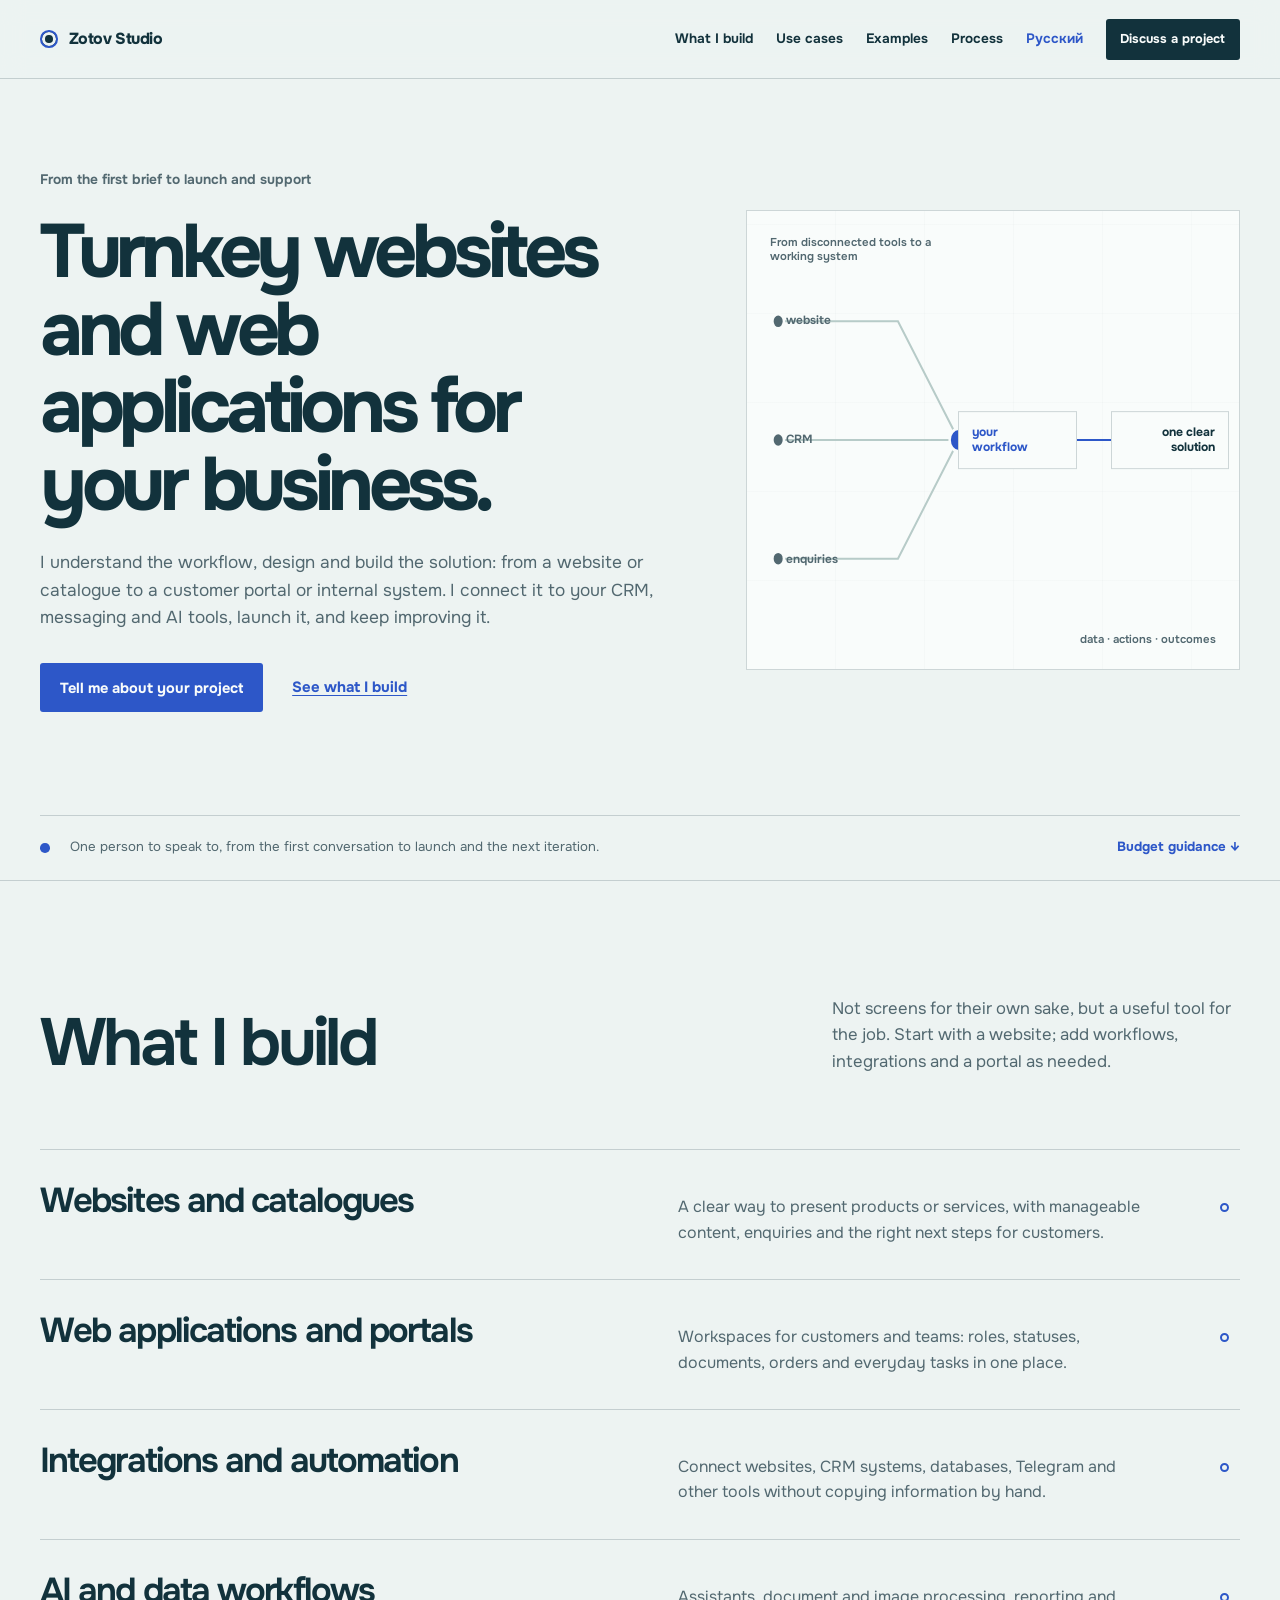
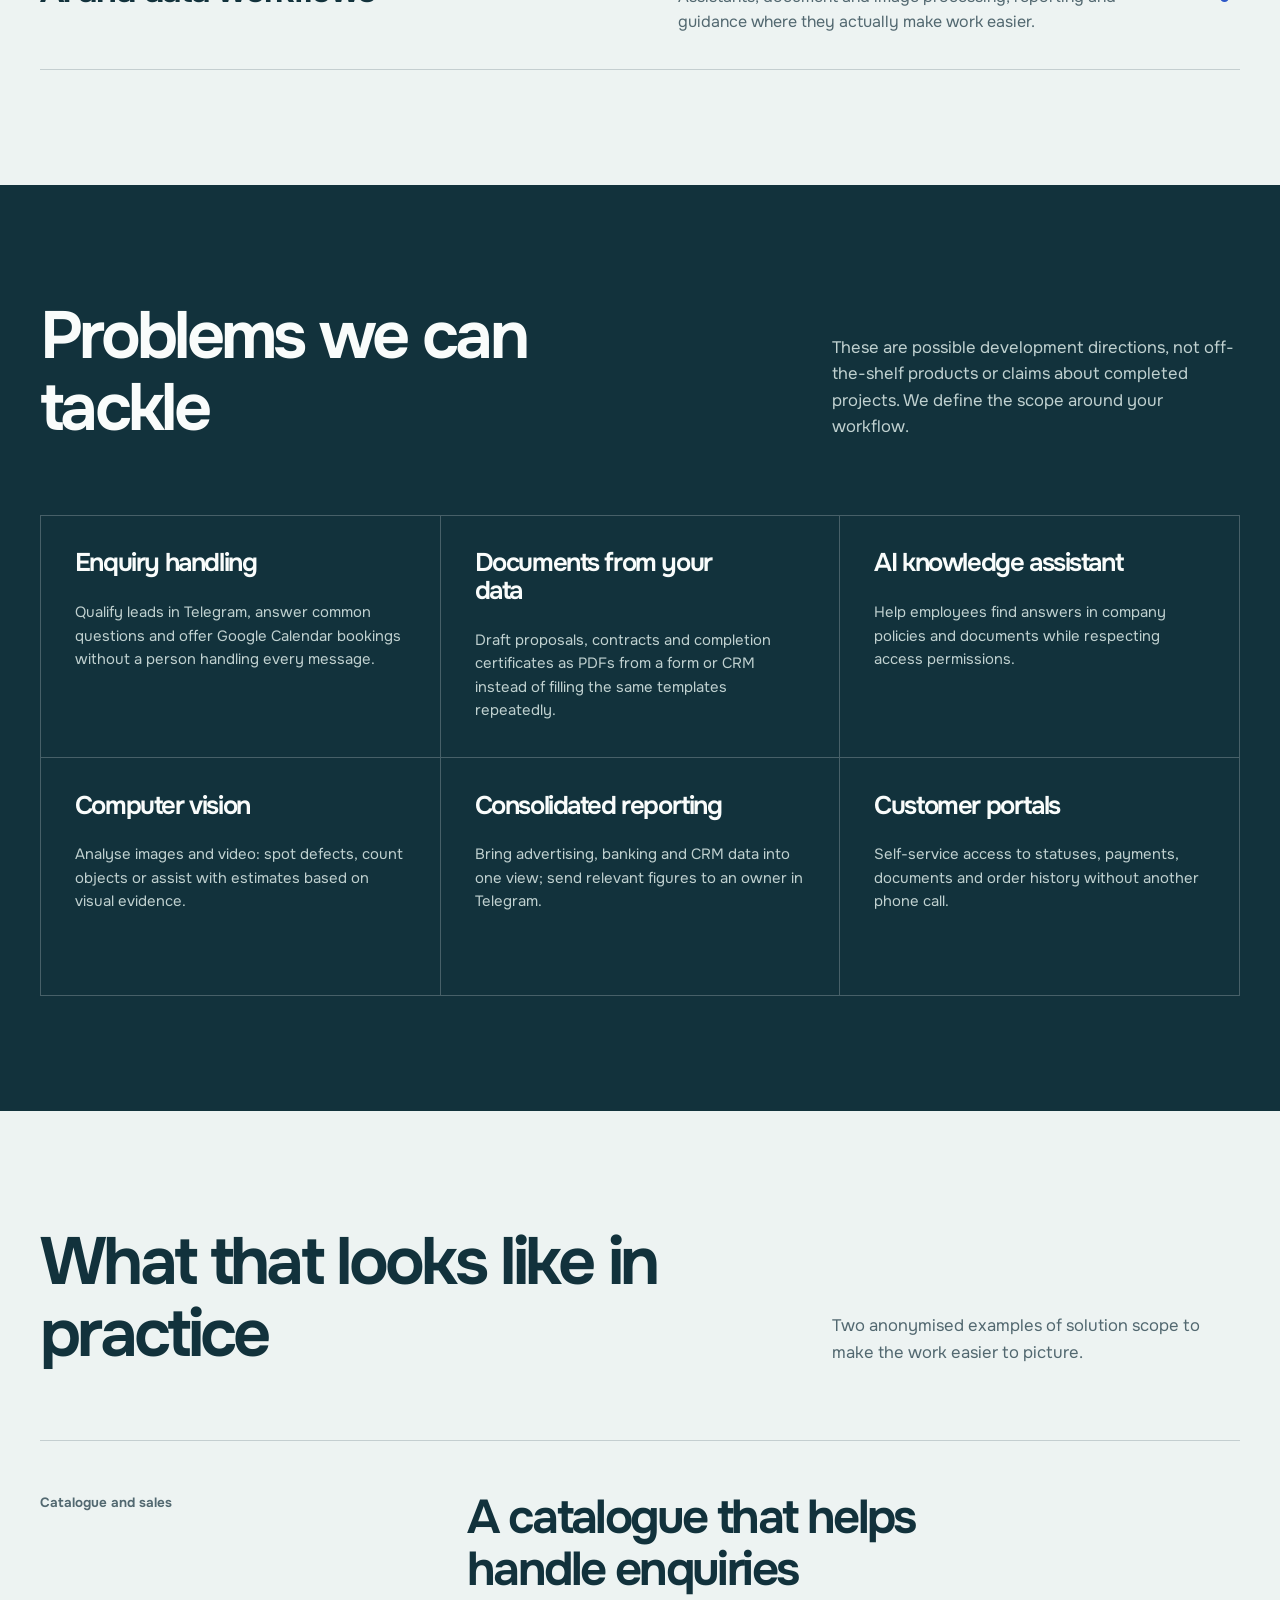
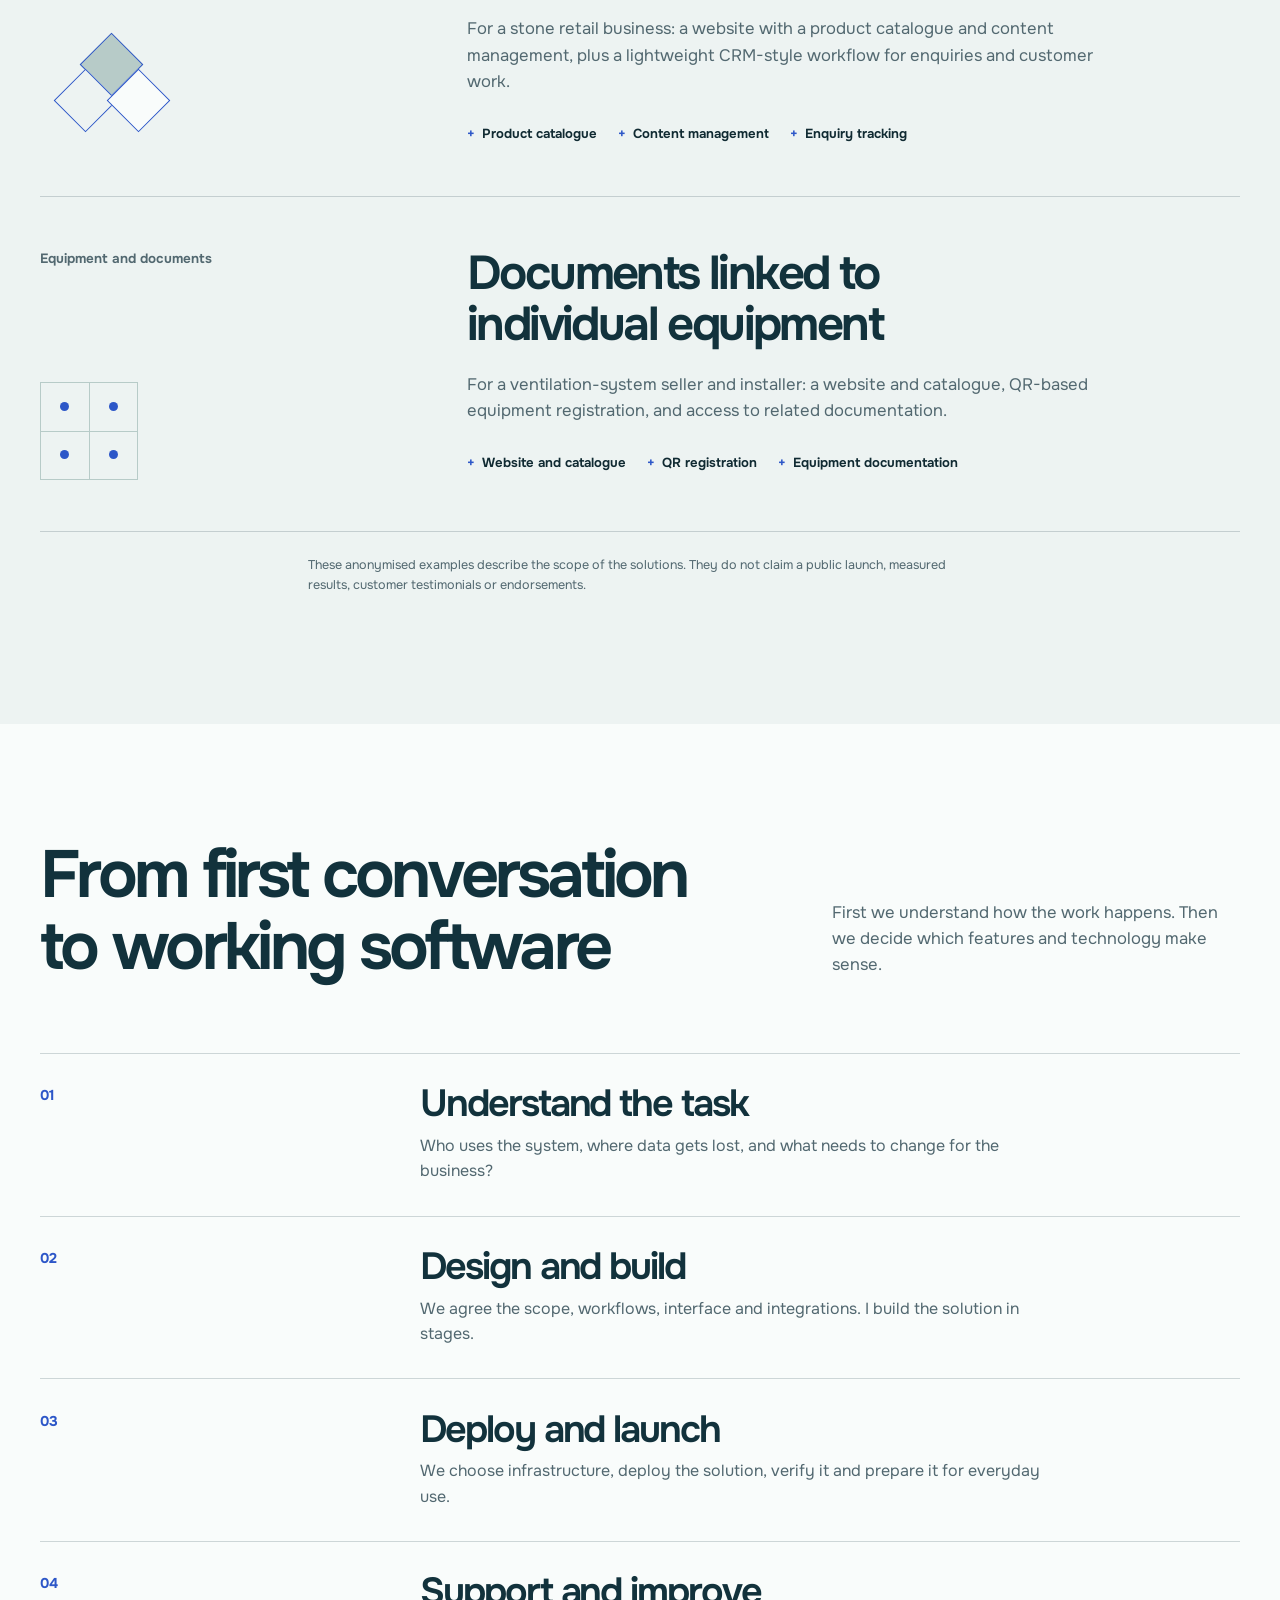
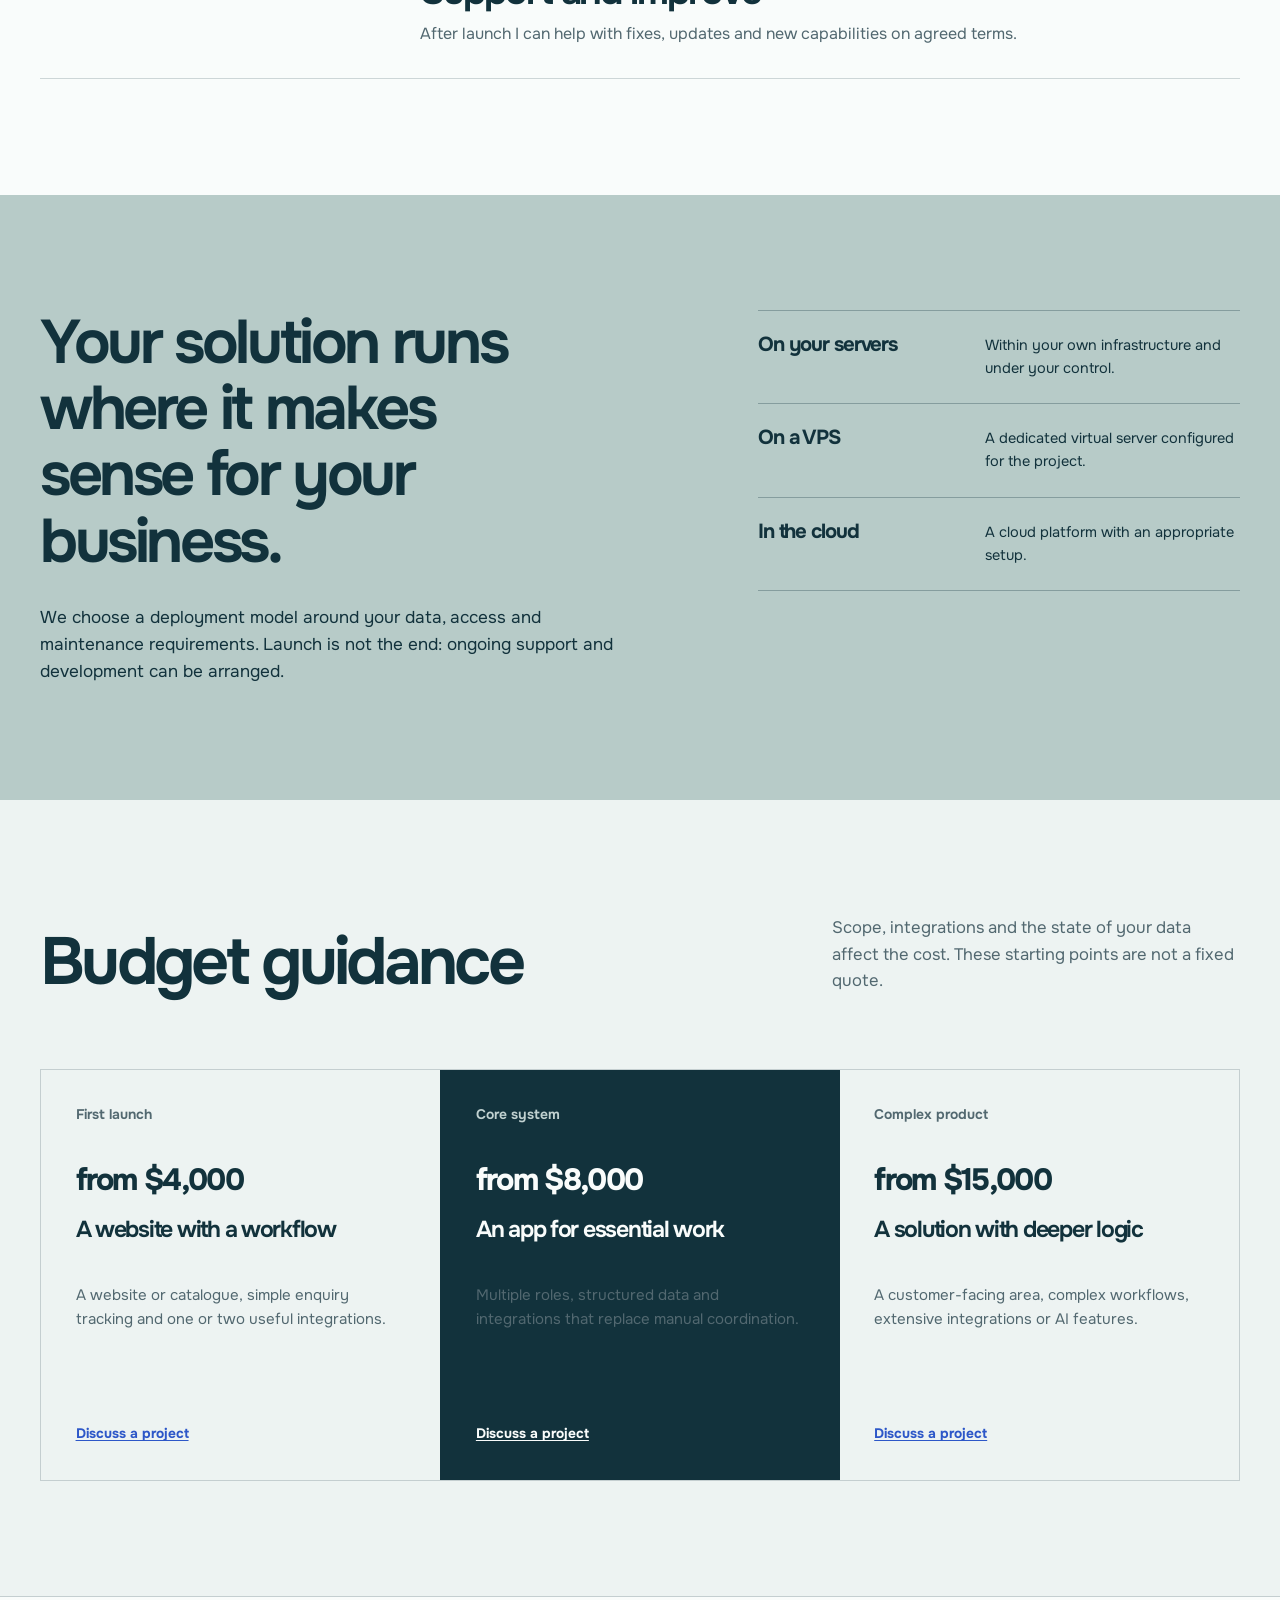
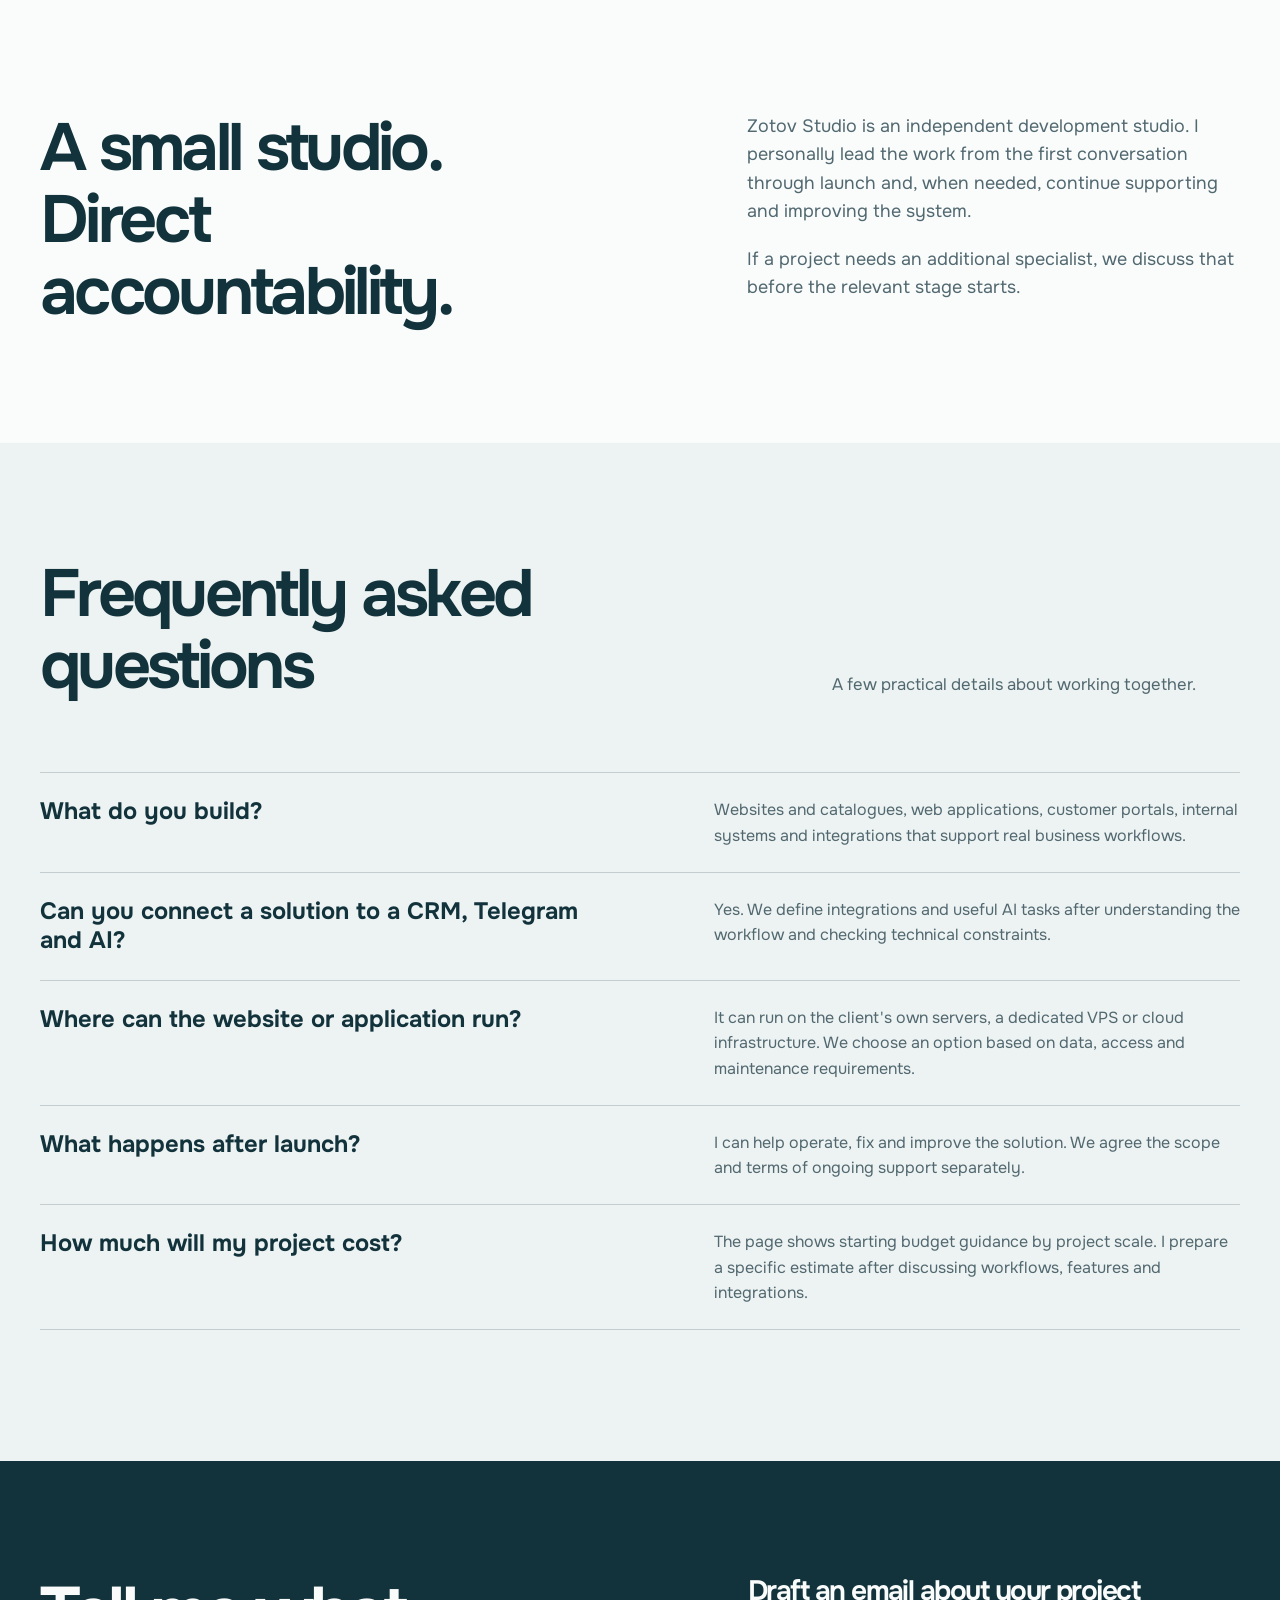
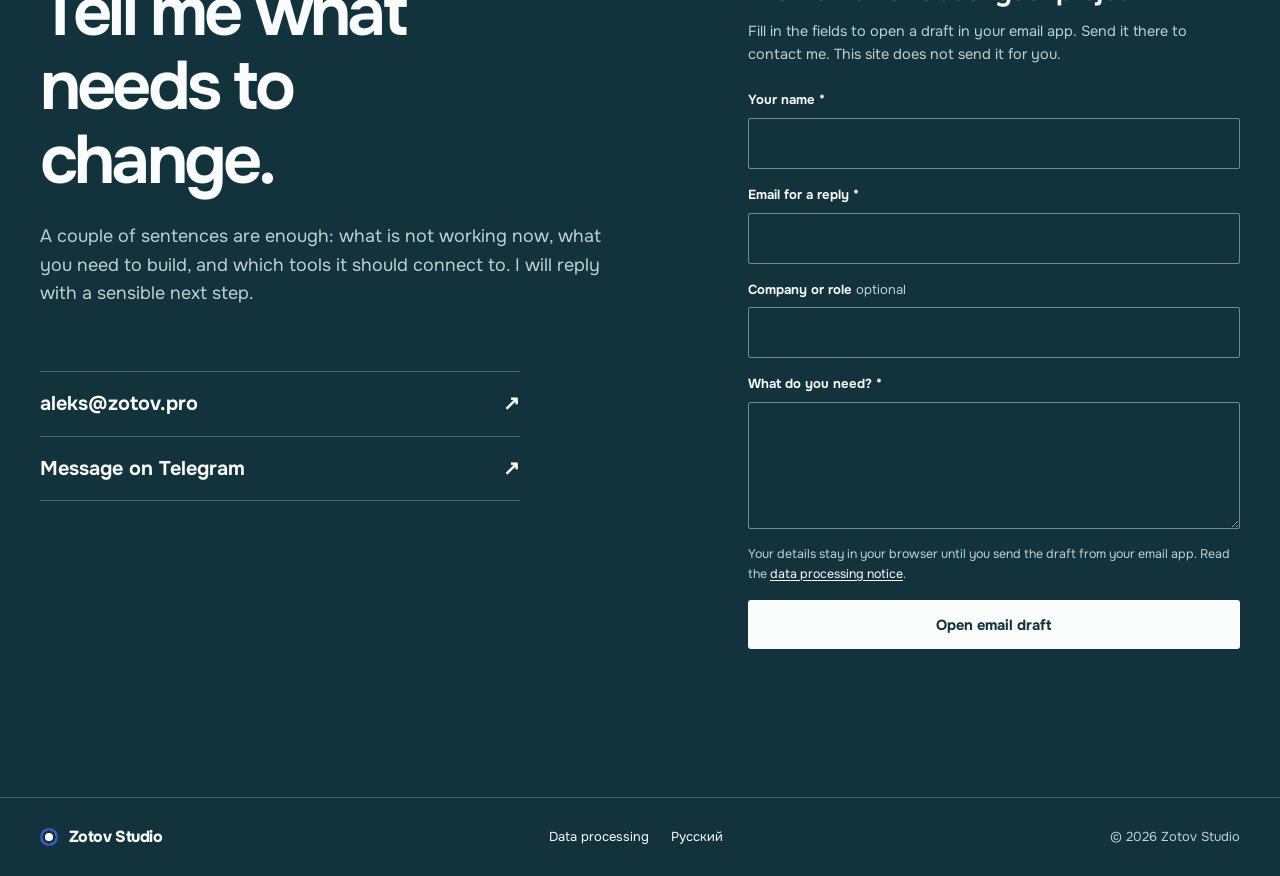
==== en/index.html @ 7e8fad46 "Clarify studio offer and publish bilingual landing site Add turnkey services and automation scenario" ====
<!doctype html>
<html lang="en" class="no-js">
  <head>
    <meta charset="utf-8" />
    <meta name="viewport" content="width=device-width, initial-scale=1" />
    <meta name="theme-color" content="#edf3f2" />
    <meta name="description" content="Zotov Studio builds turnkey websites and web applications for business workflows: CRM and AI integrations, deployment on your infrastructure or in the cloud, and support after launch." />
    <title>Turnkey websites and web applications for business — Zotov Studio</title>
    <link rel="canonical" href="https://zotov.pro/en/" />
    <link rel="alternate" hreflang="ru" href="https://zotov.pro/" />
    <link rel="alternate" hreflang="en" href="https://zotov.pro/en/" />
    <link rel="alternate" hreflang="x-default" href="https://zotov.pro/" />
    <meta property="og:type" content="website" />
    <meta property="og:site_name" content="Zotov Studio" />
    <meta property="og:locale" content="en_US" />
    <meta property="og:locale:alternate" content="ru_RU" />
    <meta property="og:url" content="https://zotov.pro/en/" />
    <meta property="og:title" content="Turnkey websites and web applications — Zotov Studio" />
    <meta property="og:description" content="Business websites, portals and custom applications, from design and integrations to deployment and ongoing improvement." />
    <meta name="twitter:card" content="summary" />
    <link rel="icon" type="image/svg+xml" href="../favicon.svg" />
    <link rel="stylesheet" href="../styles.css" />
    <script type="application/ld+json">
      {
        "@context": "https://schema.org",
        "@graph": [
          {"@type": "Organization", "@id": "https://zotov.pro/#studio", "name": "Zotov Studio", "legalName": "ИП Зотов Александр Алексеевич", "url": "https://zotov.pro/", "email": "aleks@zotov.pro", "sameAs": ["https://t.me/AleksZotov"], "description": "Turnkey websites, web applications and digital systems for business workflows, with integrations, deployment and ongoing support."},
          {"@type": "WebSite", "@id": "https://zotov.pro/#website", "url": "https://zotov.pro/", "name": "Zotov Studio", "inLanguage": ["ru", "en"], "publisher": {"@id": "https://zotov.pro/#studio"}},
          {"@type": "WebPage", "@id": "https://zotov.pro/en/#webpage", "url": "https://zotov.pro/en/", "name": "Turnkey websites and web applications for business", "inLanguage": "en", "isPartOf": {"@id": "https://zotov.pro/#website"}, "about": {"@id": "https://zotov.pro/#studio"}},
          {"@type": "Service", "@id": "https://zotov.pro/en/#service", "name": "Turnkey website and web application development", "serviceType": "Business websites, web applications, integrations and workflow automation", "provider": {"@id": "https://zotov.pro/#studio"}, "url": "https://zotov.pro/en/#services", "description": "Discovery, design, development, integrations, deployment on client infrastructure, a VPS or in the cloud, followed by support and improvement."},
          {"@type": "FAQPage", "@id": "https://zotov.pro/en/#faq", "mainEntity": [
            {"@type": "Question", "name": "What do you build?", "acceptedAnswer": {"@type": "Answer", "text": "Websites and catalogues, web applications, customer portals, internal systems and integrations that support real business workflows."}},
            {"@type": "Question", "name": "Can you connect a solution to a CRM, Telegram and AI?", "acceptedAnswer": {"@type": "Answer", "text": "Yes. We define integrations and useful AI tasks after understanding the workflow and checking technical constraints."}},
            {"@type": "Question", "name": "Where can the website or application run?", "acceptedAnswer": {"@type": "Answer", "text": "It can run on the client's own servers, a dedicated VPS or cloud infrastructure. We choose an option based on data, access and maintenance requirements."}},
            {"@type": "Question", "name": "What happens after launch?", "acceptedAnswer": {"@type": "Answer", "text": "I can help operate, fix and improve the solution. We agree the scope and terms of ongoing support separately."}},
            {"@type": "Question", "name": "How much will my project cost?", "acceptedAnswer": {"@type": "Answer", "text": "The page shows starting budget guidance by project scale. I prepare a specific estimate after discussing workflows, features and integrations."}}
          ]}
        ]
      }
    </script>
  </head>
  <body data-locale="en">
    <a class="skip-link" href="#main">Skip to main content</a>
    <header class="site-header" data-header><div class="shell header-inner">
      <a class="wordmark" href="#top" aria-label="Zotov Studio — back to top"><span class="wordmark-mark" aria-hidden="true"></span><span>Zotov Studio</span></a>
      <button class="menu-toggle" type="button" aria-expanded="false" aria-controls="site-nav" aria-label="Open menu" data-menu-toggle><span></span><span></span></button>
      <nav id="site-nav" class="site-nav" aria-label="Main navigation" data-menu><a href="#services">What I build</a><a href="#scenarios">Use cases</a><a href="#examples">Examples</a><a href="#process">Process</a><a class="locale-link" href="../" lang="ru" hreflang="ru" data-locale-link>Русский</a><a class="button button-small button-dark" href="#contact">Discuss a project</a></nav>
    </div></header>

    <main id="main">
      <section class="hero" id="top" aria-labelledby="hero-title"><div class="shell hero-grid"><div class="hero-copy">
        <p class="hero-intro">From the first brief to launch and support</p>
        <h1 id="hero-title">Turnkey websites and web applications for your business.</h1>
        <p class="hero-lede">I understand the workflow, design and build the solution: from a website or catalogue to a customer portal or internal system. I connect it to your CRM, messaging and AI tools, launch it, and keep improving it.</p>
        <div class="hero-actions"><a class="button button-primary" href="#contact">Tell me about your project</a><a class="text-action" href="#services">See what I build</a></div>
      </div><div class="system-map" aria-hidden="true"><div class="map-caption map-caption-top">From disconnected tools to a working system</div><div class="map-input input-one">website</div><div class="map-input input-two">CRM</div><div class="map-input input-three">enquiries</div><svg viewBox="0 0 600 440" preserveAspectRatio="none" role="presentation" focusable="false"><path class="route route-muted" d="M38 106H184L258 220"/><path class="route route-muted" d="M38 220H258"/><path class="route route-muted" d="M38 334H184L258 220"/><path class="route route-active" d="M258 220H430H562"/><circle class="route-node node-input" cx="38" cy="106" r="7"/><circle class="route-node node-input" cx="38" cy="220" r="7"/><circle class="route-node node-input" cx="38" cy="334" r="7"/><circle class="route-node node-core" cx="258" cy="220" r="11"/><circle class="route-node node-end" cx="562" cy="220" r="8"/></svg><div class="map-core">your<br/>workflow</div><div class="map-output">one clear<br/>solution</div><div class="map-caption map-caption-bottom">data · actions · outcomes</div></div></div><div class="shell hero-bottom"><span class="hero-rule"></span><p>One person to speak to, from the first conversation to launch and the next iteration.</p><a href="#pricing">Budget guidance <span aria-hidden="true">↓</span></a></div></section>

      <section class="section services" id="services" aria-labelledby="services-title"><div class="shell section-head"><h2 id="services-title">What I build</h2><p>Not screens for their own sake, but a useful tool for the job. Start with a website; add workflows, integrations and a portal as needed.</p></div><div class="shell service-list">
        <article class="service-row"><h3>Websites and catalogues</h3><p>A clear way to present products or services, with manageable content, enquiries and the right next steps for customers.</p><span class="service-mark" aria-hidden="true"></span></article>
        <article class="service-row"><h3>Web applications and portals</h3><p>Workspaces for customers and teams: roles, statuses, documents, orders and everyday tasks in one place.</p><span class="service-mark" aria-hidden="true"></span></article>
        <article class="service-row"><h3>Integrations and automation</h3><p>Connect websites, CRM systems, databases, Telegram and other tools without copying information by hand.</p><span class="service-mark" aria-hidden="true"></span></article>
        <article class="service-row"><h3>AI and data workflows</h3><p>Assistants, document and image processing, reporting and guidance where they actually make work easier.</p><span class="service-mark" aria-hidden="true"></span></article>
      </div></section>

      <section class="section section-dark scenarios" id="scenarios" aria-labelledby="scenarios-title"><div class="shell section-head"><h2 id="scenarios-title">Problems we can tackle</h2><p>These are possible development directions, not off-the-shelf products or claims about completed projects. We define the scope around your workflow.</p></div><div class="shell scenario-grid">
        <article><h3>Enquiry handling</h3><p>Qualify leads in Telegram, answer common questions and offer Google Calendar bookings without a person handling every message.</p></article>
        <article><h3>Documents from your data</h3><p>Draft proposals, contracts and completion certificates as PDFs from a form or CRM instead of filling the same templates repeatedly.</p></article>
        <article><h3>AI knowledge assistant</h3><p>Help employees find answers in company policies and documents while respecting access permissions.</p></article>
        <article><h3>Computer vision</h3><p>Analyse images and video: spot defects, count objects or assist with estimates based on visual evidence.</p></article>
        <article><h3>Consolidated reporting</h3><p>Bring advertising, banking and CRM data into one view; send relevant figures to an owner in Telegram.</p></article>
        <article><h3>Customer portals</h3><p>Self-service access to statuses, payments, documents and order history without another phone call.</p></article>
      </div></section>

      <section class="section examples" id="examples" aria-labelledby="examples-title"><div class="shell section-head"><h2 id="examples-title">What that looks like in practice</h2><p>Two anonymised examples of solution scope to make the work easier to picture.</p></div><div class="shell examples-list">
        <article class="work-example"><div class="example-side"><span>Catalogue and sales</span><div class="example-symbol symbol-catalog" aria-hidden="true"><i></i><i></i><i></i></div></div><div class="example-body"><h3>A catalogue that helps handle enquiries</h3><p>For a stone retail business: a website with a product catalogue and content management, plus a lightweight CRM-style workflow for enquiries and customer work.</p><ul><li>Product catalogue</li><li>Content management</li><li>Enquiry tracking</li></ul></div></article>
        <article class="work-example"><div class="example-side"><span>Equipment and documents</span><div class="example-symbol symbol-equipment" aria-hidden="true"><i></i><i></i><i></i><i></i></div></div><div class="example-body"><h3>Documents linked to individual equipment</h3><p>For a ventilation-system seller and installer: a website and catalogue, QR-based equipment registration, and access to related documentation.</p><ul><li>Website and catalogue</li><li>QR registration</li><li>Equipment documentation</li></ul></div></article>
      </div><p class="shell transparency-note">These anonymised examples describe the scope of the solutions. They do not claim a public launch, measured results, customer testimonials or endorsements.</p></section>

      <section class="section process" id="process" aria-labelledby="process-title"><div class="shell section-head"><h2 id="process-title">From first conversation to working software</h2><p>First we understand how the work happens. Then we decide which features and technology make sense.</p></div><ol class="shell process-list">
        <li><span>01</span><div><h3>Understand the task</h3><p>Who uses the system, where data gets lost, and what needs to change for the business?</p></div></li>
        <li><span>02</span><div><h3>Design and build</h3><p>We agree the scope, workflows, interface and integrations. I build the solution in stages.</p></div></li>
        <li><span>03</span><div><h3>Deploy and launch</h3><p>We choose infrastructure, deploy the solution, verify it and prepare it for everyday use.</p></div></li>
        <li><span>04</span><div><h3>Support and improve</h3><p>After launch I can help with fixes, updates and new capabilities on agreed terms.</p></div></li>
      </ol></section>

      <section class="section deployment" id="hosting" aria-labelledby="hosting-title"><div class="shell deployment-layout"><div class="deployment-copy"><h2 id="hosting-title">Your solution runs where it makes sense for your business.</h2><p>We choose a deployment model around your data, access and maintenance requirements. Launch is not the end: ongoing support and development can be arranged.</p></div><div class="deployment-options" aria-label="Hosting options"><div><h3>On your servers</h3><p>Within your own infrastructure and under your control.</p></div><div><h3>On a VPS</h3><p>A dedicated virtual server configured for the project.</p></div><div><h3>In the cloud</h3><p>A cloud platform with an appropriate setup.</p></div></div></div></section>

      <section class="section pricing" id="pricing" aria-labelledby="pricing-title"><div class="shell section-head"><h2 id="pricing-title">Budget guidance</h2><p>Scope, integrations and the state of your data affect the cost. These starting points are not a fixed quote.</p></div><div class="shell price-grid">
        <article class="price-card"><p class="price-label">First launch</p><p class="price-value">from $4,000</p><h3>A website with a workflow</h3><p>A website or catalogue, simple enquiry tracking and one or two useful integrations.</p><a href="#contact">Discuss a project</a></article>
        <article class="price-card price-card-featured"><p class="price-label">Core system</p><p class="price-value">from $8,000</p><h3>An app for essential work</h3><p>Multiple roles, structured data and integrations that replace manual coordination.</p><a href="#contact">Discuss a project</a></article>
        <article class="price-card"><p class="price-label">Complex product</p><p class="price-value">from $15,000</p><h3>A solution with deeper logic</h3><p>A customer-facing area, complex workflows, extensive integrations or AI features.</p><a href="#contact">Discuss a project</a></article>
      </div></section>

      <section class="section about" id="about" aria-labelledby="about-title"><div class="shell about-layout"><h2 id="about-title">A small studio. Direct accountability.</h2><div><p>Zotov Studio is an independent development studio. I personally lead the work from the first conversation through launch and, when needed, continue supporting and improving the system.</p><p>If a project needs an additional specialist, we discuss that before the relevant stage starts.</p></div></div></section>

      <section class="section faq" id="faq" aria-labelledby="faq-title"><div class="shell section-head"><h2 id="faq-title">Frequently asked questions</h2><p>A few practical details about working together.</p></div><dl class="shell faq-list">
        <div><dt>What do you build?</dt><dd>Websites and catalogues, web applications, customer portals, internal systems and integrations that support real business workflows.</dd></div>
        <div><dt>Can you connect a solution to a CRM, Telegram and AI?</dt><dd>Yes. We define integrations and useful AI tasks after understanding the workflow and checking technical constraints.</dd></div>
        <div><dt>Where can the website or application run?</dt><dd>It can run on the client's own servers, a dedicated VPS or cloud infrastructure. We choose an option based on data, access and maintenance requirements.</dd></div>
        <div><dt>What happens after launch?</dt><dd>I can help operate, fix and improve the solution. We agree the scope and terms of ongoing support separately.</dd></div>
        <div><dt>How much will my project cost?</dt><dd>The page shows starting budget guidance by project scale. I prepare a specific estimate after discussing workflows, features and integrations.</dd></div>
      </dl></section>

      <section class="section contact section-dark" id="contact" aria-labelledby="contact-title"><div class="shell contact-layout"><div class="contact-copy"><h2 id="contact-title">Tell me what needs to change.</h2><p>A couple of sentences are enough: what is not working now, what you need to build, and which tools it should connect to. I will reply with a sensible next step.</p><div class="contact-links"><a class="contact-link" href="mailto:aleks@zotov.pro?subject=Project%20for%20Zotov%20Studio">aleks@zotov.pro <span aria-hidden="true">↗</span></a><a class="contact-link" href="https://t.me/AleksZotov" target="_blank" rel="noopener noreferrer">Message on Telegram <span aria-hidden="true">↗</span></a></div></div>
        <form class="brief-form" data-brief-form method="post" novalidate><h3>Draft an email about your project</h3><p class="form-explainer">Fill in the fields to open a draft in your email app. Send it there to contact me. This site does not send it for you.</p><div class="form-row"><label for="name">Your name <span aria-hidden="true">*</span></label><input id="name" name="name" autocomplete="name" required /></div><div class="form-row"><label for="email">Email for a reply <span aria-hidden="true">*</span></label><input id="email" name="email" type="email" autocomplete="email" required /></div><div class="form-row"><label for="company">Company or role <span class="optional">optional</span></label><input id="company" name="company" autocomplete="organization" /></div><div class="form-row"><label for="message">What do you need? <span aria-hidden="true">*</span></label><textarea id="message" name="message" rows="4" required></textarea></div><p class="form-privacy">Your details stay in your browser until you send the draft from your email app. Read the <a href="./privacy/">data processing notice</a>.</p><button class="button button-light" type="submit">Open email draft</button><p class="form-status" role="status" aria-live="polite" data-form-status></p></form>
      </div></section>
    </main>
    <footer class="site-footer"><div class="shell footer-inner"><a class="wordmark" href="#top"><span class="wordmark-mark" aria-hidden="true"></span><span>Zotov Studio</span></a><div><a href="./privacy/">Data processing</a><a href="../" lang="ru" hreflang="ru">Русский</a></div><p>© <span data-current-year>2026</span> Zotov Studio</p></div></footer>
    <script src="../site-config.js"></script><script src="../script.js"></script>
  </body>
</html>
---- styles.css ----
@font-face {
  font-family: Onest;
  font-style: normal;
  font-weight: 400 800;
  font-display: swap;
  src: url("./assets/fonts/Onest-cyrillic.woff2") format("woff2");
  unicode-range: U+0301, U+0400-045F, U+0490-0491, U+04B0-04B1, U+2116;
}

@font-face {
  font-family: Onest;
  font-style: normal;
  font-weight: 400 800;
  font-display: swap;
  src: url("./assets/fonts/Onest-latin.woff2") format("woff2");
  unicode-range: U+0000-00FF, U+0131, U+0152-0153, U+02BB-02BC, U+02C6, U+02DA, U+02DC, U+0304, U+0308, U+0329, U+2000-206F, U+20AC, U+2122, U+2191, U+2193, U+2212, U+2215, U+FEFF, U+FFFD;
}

:root {
  --mist: #edf3f2;
  --cloud: #f9fcfb;
  --harbour: #12323c;
  --ink: #102a32;
  --slate: #526870;
  --tide: #b7cbc8;
  --cobalt: #2d57c8;
  --line: rgba(18, 50, 60, .19);
  --dark-line: rgba(237, 243, 242, .24);
  --shell: min(1200px, calc(100% - 64px));
  --ease: cubic-bezier(.2, .7, .2, 1);
}

* { box-sizing: border-box; }
html { scroll-behavior: smooth; scroll-padding-top: 94px; }
body { min-width: 320px; margin: 0; color: var(--harbour); background: var(--mist); font: 400 16px/1.58 Onest, "Segoe UI", Arial, sans-serif; }
button, input, textarea { font: inherit; }
button, a { -webkit-tap-highlight-color: transparent; }
a { color: inherit; text-decoration-thickness: 1px; text-underline-offset: .18em; }
a:hover { text-decoration-thickness: 2px; }
h1, h2, h3, p, dl { margin-top: 0; }
h1, h2, h3 { letter-spacing: -.055em; line-height: 1.08; }
ul, ol { margin: 0; padding: 0; }
::selection { color: var(--cloud); background: var(--cobalt); }
:focus-visible { outline: 3px solid var(--cobalt); outline-offset: 3px; }
.section-dark :focus-visible, .site-footer :focus-visible { outline-color: var(--cloud); }
.shell { width: var(--shell); margin-inline: auto; }
.section { padding-block: clamp(5.5rem, 9vw, 9rem); }
.section-dark { color: var(--cloud); background: var(--harbour); }
.section-head { display: grid; grid-template-columns: minmax(0, 1.1fr) minmax(0, .65fr); align-items: end; gap: clamp(2rem, 8vw, 8rem); margin-bottom: clamp(2.7rem, 5.5vw, 5rem); }
.section-head h2, .deployment h2, .about h2, .privacy-page h1 { max-width: 17ch; margin: 0; font-size: clamp(2.65rem, 5.2vw, 5rem); font-weight: 650; }
.section-head > p { max-width: 46ch; margin: 0 0 .25rem; color: var(--slate); font-size: clamp(1rem, 1.3vw, 1.13rem); }
.section-dark .section-head > p { color: #c0d1d0; }

.skip-link { position: fixed; z-index: 100; top: .75rem; left: .75rem; padding: .75rem 1rem; color: var(--cloud); background: var(--cobalt); transform: translateY(-160%); }
.skip-link:focus { transform: translateY(0); }
.sr-only { position: absolute; width: 1px; height: 1px; overflow: hidden; clip: rect(0, 0, 0, 0); white-space: nowrap; }

.site-header { position: sticky; z-index: 20; top: 0; border-bottom: 1px solid var(--line); background: var(--mist); background: color-mix(in srgb, var(--mist) 95%, transparent); backdrop-filter: blur(12px); }
.header-inner { display: flex; min-height: 78px; align-items: center; justify-content: space-between; gap: 1.5rem; }
.wordmark { display: inline-flex; flex-shrink: 0; align-items: center; gap: .7rem; font-size: 1rem; font-weight: 750; letter-spacing: -.035em; text-decoration: none; white-space: nowrap; }
.wordmark-mark { display: inline-block; width: 1.1rem; height: 1.1rem; border: 2px solid var(--cobalt); border-radius: 50%; box-shadow: inset 0 0 0 3px var(--mist); background: var(--harbour); }
.site-footer .wordmark-mark { box-shadow: inset 0 0 0 3px var(--harbour); background: var(--cloud); }
.site-nav { display: flex; align-items: center; gap: clamp(1rem, 1.8vw, 1.8rem); font-size: .85rem; font-weight: 650; }
.site-nav > a:not(.button) { text-decoration: none; white-space: nowrap; }
.site-nav > a:not(.button):hover { color: var(--cobalt); }
.site-nav .locale-link { color: var(--cobalt); }
.menu-toggle { display: none; }

.button { display: inline-flex; min-height: 49px; align-items: center; justify-content: center; padding: .78rem 1.2rem; border: 1px solid transparent; border-radius: 3px; font-size: .91rem; font-weight: 700; line-height: 1.25; text-align: center; text-decoration: none; cursor: pointer; transition: color .18s var(--ease), background .18s var(--ease), border-color .18s var(--ease); }
.button:hover { text-decoration: none; }
.button-primary { color: var(--cloud); background: var(--cobalt); }
.button-primary:hover { background: #2049b7; }
.button-dark { color: var(--cloud); background: var(--harbour); }
.button-dark:hover { background: var(--cobalt); }
.button-light { width: 100%; color: var(--harbour); background: var(--cloud); }
.button-light:hover { color: var(--cloud); background: var(--cobalt); }
.button-small { min-height: 41px; padding: .55rem .85rem; font-size: .8rem; white-space: nowrap; }
.text-action { color: var(--cobalt); font-size: .93rem; font-weight: 700; }

.hero { padding-top: clamp(4.25rem, 7vw, 7.5rem); }
.hero-grid { display: grid; grid-template-columns: minmax(0, 1.12fr) minmax(0, .88fr); align-items: center; gap: clamp(3rem, 6vw, 6rem); }
.hero-intro { margin-bottom: 1.5rem; color: var(--slate); font-size: .86rem; font-weight: 650; }
.hero h1 { max-width: 13ch; margin: 0 0 1.6rem; font-size: clamp(3.35rem, 5.9vw, 5.8rem); font-weight: 720; letter-spacing: -.07em; line-height: 1.025; }
.hero-lede { max-width: 56ch; margin-bottom: 2rem; color: var(--slate); font-size: clamp(1.02rem, 1.35vw, 1.18rem); }
.hero-actions { display: flex; flex-wrap: wrap; align-items: center; gap: 1rem 1.8rem; }
.system-map { position: relative; height: clamp(360px, 36vw, 460px); min-width: 0; border: 1px solid var(--line); background: var(--cloud); overflow: hidden; }
.system-map::before { position: absolute; inset: 0; background: repeating-linear-gradient(90deg, transparent 0, transparent 88px, rgba(18, 50, 60, .035) 89px), repeating-linear-gradient(0deg, transparent 0, transparent 88px, rgba(18, 50, 60, .035) 89px); content: ""; }
.system-map svg { position: absolute; inset: 0; width: 100%; height: 100%; }
.route { fill: none; stroke-width: 2; vector-effect: non-scaling-stroke; }
.route-muted { stroke: var(--tide); }
.route-active { stroke: var(--cobalt); stroke-dasharray: 390; animation: trace 1.8s .35s var(--ease) both; }
.route-node { stroke: var(--cloud); stroke-width: 3; }
.node-input { fill: var(--slate); }
.node-core { fill: var(--cobalt); }
.node-end { fill: var(--harbour); }
.map-caption { position: absolute; z-index: 1; max-width: 205px; color: var(--slate); font-size: .71rem; font-weight: 600; line-height: 1.3; }
.map-caption-top { top: 1.45rem; left: 1.45rem; }
.map-caption-bottom { right: 1.45rem; bottom: 1.45rem; text-align: right; }
.map-input { position: absolute; z-index: 2; left: 8%; width: 85px; transform: translateY(-50%); color: var(--slate); font-size: .74rem; font-weight: 650; }
.input-one { top: 24%; }
.input-two { top: 50%; }
.input-three { top: 76%; }
.map-core, .map-output { position: absolute; z-index: 2; width: 24%; padding: .8rem; border: 1px solid var(--line); background: var(--cloud); font-size: clamp(.66rem, .95vw, .87rem); font-weight: 700; line-height: 1.24; }
.map-core { top: 50%; left: 43%; transform: translateY(-50%); color: var(--cobalt); }
.map-output { top: 50%; right: 2%; transform: translateY(-50%); text-align: right; }
.hero-bottom { display: grid; grid-template-columns: 12px 1fr auto; align-items: center; gap: 1.1rem; margin-top: clamp(4.5rem, 8vw, 7.5rem); padding-block: 1.35rem; border-top: 1px solid var(--line); font-size: .83rem; }
.hero-bottom p { margin: 0; color: var(--slate); }
.hero-bottom a { color: var(--cobalt); font-weight: 700; text-decoration: none; }
.hero-bottom a:hover { text-decoration: underline; }
.hero-rule { width: .6rem; height: .6rem; border-radius: 50%; background: var(--cobalt); }

.services { border-top: 1px solid var(--line); }
.service-list { border-top: 1px solid var(--line); }
.service-row { display: grid; grid-template-columns: minmax(0, 1.08fr) minmax(0, .9fr) 20px; align-items: baseline; gap: clamp(1.5rem, 5vw, 5rem); padding: 2rem 0 2.15rem; border-bottom: 1px solid var(--line); }
.service-row h3 { max-width: 19ch; margin: 0; font-size: clamp(1.55rem, 2.7vw, 2.55rem); font-weight: 650; }
.service-row p { max-width: 53ch; margin: 0; color: var(--slate); }
.service-mark { width: 9px; height: 9px; margin-top: .55rem; border: 2px solid var(--cobalt); border-radius: 50%; }

.scenarios .section-head h2 { max-width: 14ch; }
.scenario-grid { display: grid; grid-template-columns: repeat(3, minmax(0, 1fr)); border-top: 1px solid var(--dark-line); border-left: 1px solid var(--dark-line); }
.scenario-grid article { min-height: 238px; padding: clamp(1.55rem, 2.65vw, 2.7rem); border-right: 1px solid var(--dark-line); border-bottom: 1px solid var(--dark-line); }
.scenario-grid h3 { max-width: 16ch; margin: 0 0 1.5rem; font-size: clamp(1.55rem, 2vw, 2.1rem); font-weight: 630; }
.scenario-grid p { max-width: 39ch; margin: 0; color: #c0d1d0; font-size: .93rem; }

.examples-list { border-top: 1px solid var(--line); }
.work-example { display: grid; grid-template-columns: minmax(0, .42fr) minmax(0, 1fr); gap: clamp(2rem, 8vw, 8rem); min-height: 335px; padding: clamp(2rem, 4vw, 4rem) 0; border-bottom: 1px solid var(--line); }
.example-side { display: flex; flex-direction: column; justify-content: space-between; color: var(--slate); font-size: .84rem; font-weight: 650; }
.example-symbol { position: relative; width: 130px; height: 110px; margin: 1rem 0 0 1rem; }
.symbol-catalog i { position: absolute; width: 45px; height: 45px; border: 1px solid var(--cobalt); transform: rotate(45deg); }
.symbol-catalog i:nth-child(1) { top: 7px; left: 33px; background: var(--tide); }
.symbol-catalog i:nth-child(2) { top: 43px; left: 7px; background: var(--mist); }
.symbol-catalog i:nth-child(3) { top: 43px; left: 60px; background: var(--cloud); }
.symbol-equipment { width: 98px; height: 98px; margin-left: 0; border: 1px solid var(--tide); }
.symbol-equipment::before, .symbol-equipment::after { position: absolute; background: var(--tide); content: ""; }
.symbol-equipment::before { top: 50%; left: 0; width: 100%; height: 1px; }
.symbol-equipment::after { top: 0; left: 50%; width: 1px; height: 100%; }
.symbol-equipment i { position: absolute; z-index: 1; width: 9px; height: 9px; border-radius: 50%; background: var(--cobalt); }
.symbol-equipment i:nth-child(1) { top: 20%; left: 20%; }
.symbol-equipment i:nth-child(2) { top: 20%; right: 20%; }
.symbol-equipment i:nth-child(3) { bottom: 20%; left: 20%; }
.symbol-equipment i:nth-child(4) { bottom: 20%; right: 20%; }
.example-body h3 { max-width: 17ch; margin: 0 0 1.35rem; font-size: clamp(2rem, 3.7vw, 3.7rem); font-weight: 650; }
.example-body p { max-width: 61ch; margin-bottom: 1.8rem; color: var(--slate); font-size: 1.04rem; }
.example-body ul { display: flex; flex-wrap: wrap; gap: .5rem 1.3rem; list-style: none; }
.example-body li { color: var(--ink); font-size: .82rem; font-weight: 650; }
.example-body li::before { margin-right: .45rem; color: var(--cobalt); content: "+"; }
.transparency-note { max-width: 83ch; margin-top: 1.5rem; color: var(--slate); font-size: .79rem; }

.process { background: var(--cloud); }
.process-list { border-top: 1px solid var(--line); list-style: none; }
.process-list li { display: grid; grid-template-columns: minmax(80px, .37fr) minmax(0, 1fr); gap: clamp(1.5rem, 6vw, 6rem); padding: 1.9rem 0 2rem; border-bottom: 1px solid var(--line); }
.process-list li > span { color: var(--cobalt); font-size: .89rem; font-weight: 700; }
.process-list h3 { margin: 0 0 .5rem; font-size: clamp(1.7rem, 2.95vw, 2.9rem); font-weight: 630; }
.process-list p { max-width: 57ch; margin: 0; color: var(--slate); }

.deployment { color: var(--harbour); background: var(--tide); }
.deployment-layout { display: grid; grid-template-columns: minmax(0, 1fr) minmax(0, .8fr); gap: clamp(3rem, 9vw, 9rem); }
.deployment h2 { max-width: 13ch; font-size: clamp(2.7rem, 4.8vw, 4.75rem); }
.deployment-copy > p { max-width: 56ch; margin: 1.8rem 0 0; font-size: 1.07rem; }
.deployment-options { border-top: 1px solid rgba(18, 50, 60, .3); }
.deployment-options > div { display: grid; grid-template-columns: minmax(0, .8fr) minmax(0, 1fr); gap: 1.5rem; padding: 1.45rem 0; border-bottom: 1px solid rgba(18, 50, 60, .3); }
.deployment-options h3 { margin: 0; font-size: 1.27rem; font-weight: 700; }
.deployment-options p { margin: 0; font-size: .91rem; }

.pricing { border-bottom: 1px solid var(--line); }
.price-grid { display: grid; grid-template-columns: repeat(3, minmax(0, 1fr)); border: 1px solid var(--line); }
.price-card { display: flex; min-width: 0; min-height: 410px; flex-direction: column; padding: clamp(1.5rem, 2.7vw, 2.6rem); }
.price-card + .price-card { border-left: 1px solid var(--line); }
.price-card-featured { color: var(--cloud); background: var(--harbour); }
.price-card-featured + .price-card { border-left: 0; }
.price-label { margin-bottom: 2.3rem; color: var(--slate); font-size: .87rem; font-weight: 650; }
.price-card-featured .price-label, .price-card-featured > p:not(.price-value, .price-label) { color: #c0d1d0; }
.price-value { margin: 0 0 1.35rem; font-size: clamp(1.65rem, 2.4vw, 2.45rem); font-weight: 750; letter-spacing: -.055em; line-height: 1.1; white-space: nowrap; }
.price-card h3 { min-height: 2.2em; margin: 0 0 .95rem; font-size: clamp(1.38rem, 1.8vw, 1.78rem); font-weight: 650; }
.price-card > p:not(.price-value, .price-label) { max-width: 33ch; margin-bottom: 1.8rem; color: var(--slate); font-size: .94rem; }
.price-card a { margin-top: auto; color: var(--cobalt); font-size: .86rem; font-weight: 700; }
.price-card-featured a { color: var(--cloud); }

.about { background: var(--cloud); }
.about-layout { display: grid; grid-template-columns: 1fr .85fr; gap: clamp(3rem, 10vw, 11rem); }
.about h2 { max-width: 13ch; }
.about-layout > div { max-width: 55ch; color: var(--slate); font-size: clamp(1.04rem, 1.4vw, 1.22rem); }
.about-layout p + p { margin-top: 1.2rem; }

.faq-list { border-top: 1px solid var(--line); }
.faq-list > div { display: grid; grid-template-columns: minmax(0, 1fr) minmax(0, .9fr); gap: clamp(2rem, 7vw, 7rem); padding: 1.5rem 0; border-bottom: 1px solid var(--line); }
.faq-list dt { font-size: clamp(1.2rem, 1.85vw, 1.7rem); font-weight: 670; line-height: 1.25; }
.faq-list dd { max-width: 59ch; margin: 0; color: var(--slate); }

.contact-layout { display: grid; grid-template-columns: minmax(0, 1fr) minmax(0, .83fr); gap: clamp(3rem, 9vw, 10rem); }
.contact h2 { max-width: 11ch; margin: 0 0 1.5rem; font-size: clamp(3rem, 5.35vw, 5.4rem); font-weight: 650; }
.contact-copy > p { max-width: 47ch; color: #c0d1d0; font-size: 1.12rem; }
.contact-links { display: grid; gap: 0; max-width: 480px; margin-top: clamp(2.5rem, 5vw, 4.5rem); border-top: 1px solid var(--dark-line); }
.contact-link { display: flex; align-items: center; justify-content: space-between; gap: 1rem; padding: 1rem 0; border-bottom: 1px solid var(--dark-line); font-size: clamp(1.03rem, 1.55vw, 1.3rem); font-weight: 670; text-decoration: none; overflow-wrap: anywhere; }
.contact-link:hover { color: var(--tide); }
.contact-link span { flex: none; }
.brief-form { display: grid; gap: 1rem; align-content: start; }
.brief-form h3 { margin: 0; font-size: 1.75rem; font-weight: 650; }
.form-explainer { max-width: 47ch; margin: -.2rem 0 .55rem; color: #c0d1d0; font-size: .91rem; }
.form-row { display: grid; gap: .42rem; }
.form-row label { font-size: .82rem; font-weight: 650; }
.optional { color: #c0d1d0; font-weight: 400; }
.form-row input, .form-row textarea { width: 100%; padding: .75rem .85rem; border: 1px solid rgba(237, 243, 242, .45); border-radius: 2px; outline: none; color: var(--cloud); background: transparent; }
.form-row textarea { resize: vertical; }
.form-row input:focus, .form-row textarea:focus { border-color: var(--cloud); background: rgba(237, 243, 242, .06); }
.form-row input:focus-visible, .form-row textarea:focus-visible { outline: 2px solid var(--cloud); outline-offset: 2px; }
.form-row input[aria-invalid="true"], .form-row textarea[aria-invalid="true"] { border-color: #ffc49d; }
.form-privacy, .form-status { margin: 0; color: #c0d1d0; font-size: .78rem; }
.form-privacy a { color: var(--cloud); }
.form-status { min-height: 1.3em; }
.form-status.is-error { color: #ffc49d; }
.no-js .brief-form { display: none; }

.site-footer { padding: 1.65rem 0; color: var(--cloud); background: var(--harbour); border-top: 1px solid var(--dark-line); }
.footer-inner { display: flex; align-items: center; justify-content: space-between; gap: 1.5rem 2rem; font-size: .81rem; }
.footer-inner > div { display: flex; gap: 1.4rem; }
.footer-inner a { text-decoration: none; }
.footer-inner a:hover { color: var(--tide); }
.footer-inner p { margin: 0; color: #c0d1d0; }

.privacy-page { min-height: calc(100vh - 170px); }
.privacy-page h1 { max-width: 16ch; margin: 1rem 0 3rem; }
.privacy-copy { max-width: 760px; color: var(--slate); font-size: 1.04rem; }
.privacy-copy h2 { margin: 2.5rem 0 .8rem; color: var(--harbour); font-size: clamp(1.6rem, 3vw, 2.3rem); font-weight: 650; }
.privacy-copy ul { padding-left: 1.2rem; }
.privacy-copy li + li { margin-top: .45rem; }
.privacy-copy strong { color: var(--harbour); }

@keyframes trace { from { stroke-dashoffset: 390; } to { stroke-dashoffset: 0; } }

@media (max-width: 980px) {
  :root { --shell: min(100% - 40px, 720px); }
  .header-inner { min-height: 70px; }
  .menu-toggle { display: grid; width: 44px; height: 42px; align-content: center; justify-content: center; gap: 6px; padding: 0; border: 1px solid var(--line); border-radius: 3px; color: var(--harbour); background: transparent; cursor: pointer; }
  .menu-toggle span { display: block; width: 20px; height: 2px; background: currentColor; transition: transform .2s var(--ease); }
  .menu-toggle[aria-expanded="true"] span:first-child { transform: translateY(4px) rotate(45deg); }
  .menu-toggle[aria-expanded="true"] span:last-child { transform: translateY(-4px) rotate(-45deg); }
  .site-nav { position: absolute; top: 70px; right: 0; left: 0; display: none; flex-direction: column; align-items: stretch; gap: 0; padding: .45rem max(20px, calc((100vw - 720px) / 2)) 1.35rem; border-bottom: 1px solid var(--line); background: var(--mist); box-shadow: 0 15px 30px rgba(18, 50, 60, .1); }
  .site-nav.is-open { display: flex; }
  .site-nav > a:not(.button) { padding: .78rem 0; border-bottom: 1px solid var(--line); }
  .site-nav .button { align-self: flex-start; margin-top: 1rem; }
  .no-js .header-inner { display: block; padding-block: 1rem; }
  .no-js .menu-toggle { display: none; }
  .no-js .site-nav { position: static; display: flex; padding: .5rem 0 0; border: 0; box-shadow: none; }
  .hero-grid { grid-template-columns: 1fr; }
  .hero h1 { max-width: 14ch; }
  .system-map { width: 100%; height: 410px; }
  .section-head, .about-layout, .deployment-layout, .contact-layout { grid-template-columns: 1fr; gap: 1.55rem; }
  .section-head > p { max-width: 60ch; }
  .scenario-grid { grid-template-columns: repeat(2, minmax(0, 1fr)); }
  .deployment-copy > p { margin-top: 1.2rem; }
  .deployment-options { margin-top: 1.5rem; }
  .price-grid { grid-template-columns: 1fr; }
  .price-card { min-height: 0; padding: 2rem; }
  .price-card + .price-card { border-top: 1px solid var(--line); border-left: 0; }
  .price-label { margin-bottom: 1.3rem; }
  .price-card h3 { min-height: 0; }
  .price-card a { margin-top: .5rem; }
  .contact h2 { max-width: 16ch; }
  .contact-links { margin-top: 2rem; }
  .brief-form { margin-top: 2.5rem; }
}

@media (max-width: 620px) {
  :root { --shell: calc(100% - 36px); }
  html { scroll-padding-top: 78px; }
  .section { padding-block: 4.9rem; }
  .header-inner { min-height: 64px; }
  .site-nav { top: 64px; padding-inline: 18px; }
  .hero { padding-top: 3.5rem; }
  .hero h1 { max-width: 14ch; font-size: clamp(2.95rem, 12.4vw, 4.15rem); }
  .hero-lede { font-size: 1rem; }
  .hero-actions { align-items: flex-start; flex-direction: column; }
  .hero-bottom { grid-template-columns: 10px 1fr; margin-top: 4rem; }
  .hero-bottom a { grid-column: 2; }
  .section-head h2, .deployment h2, .about h2 { font-size: clamp(2.55rem, 11vw, 3.5rem); }
  .system-map { height: 320px; }
  .map-caption { font-size: .59rem; }
  .map-caption-top { top: 1rem; left: 1rem; }
  .map-caption-bottom { right: 1rem; bottom: 1rem; }
  .map-input { left: 7%; width: 62px; font-size: .65rem; }
  .map-core, .map-output { padding: .45rem; font-size: .64rem; }
  .service-row { grid-template-columns: 1fr 10px; gap: .8rem 1.25rem; padding: 1.65rem 0; }
  .service-row p { grid-column: 1; grid-row: 2; }
  .service-mark { grid-column: 2; grid-row: 1; }
  .scenario-grid { grid-template-columns: 1fr; }
  .scenario-grid article { min-height: 0; padding: 1.8rem; }
  .scenario-grid h3 { margin-bottom: .7rem; }
  .work-example { grid-template-columns: 1fr; gap: 1.3rem; min-height: 0; padding: 2.3rem 0; }
  .example-side { display: block; }
  .example-symbol { display: none; }
  .example-body h3 { font-size: clamp(2rem, 8.8vw, 2.8rem); }
  .example-body p { font-size: 1rem; }
  .process-list li { grid-template-columns: 48px 1fr; gap: 1rem; }
  .process-list h3 { font-size: 1.75rem; }
  .deployment-options > div { grid-template-columns: 1fr; gap: .25rem; }
  .faq-list > div { grid-template-columns: 1fr; gap: .5rem; }
  .contact h2 { font-size: clamp(2.85rem, 12vw, 4rem); }
  .footer-inner { align-items: flex-start; flex-direction: column; }
}

@media (prefers-reduced-motion: reduce) {
  *, *::before, *::after { scroll-behavior: auto !important; animation-duration: .01ms !important; animation-iteration-count: 1 !important; transition-duration: .01ms !important; }
  .route-active { stroke-dashoffset: 0; }
}
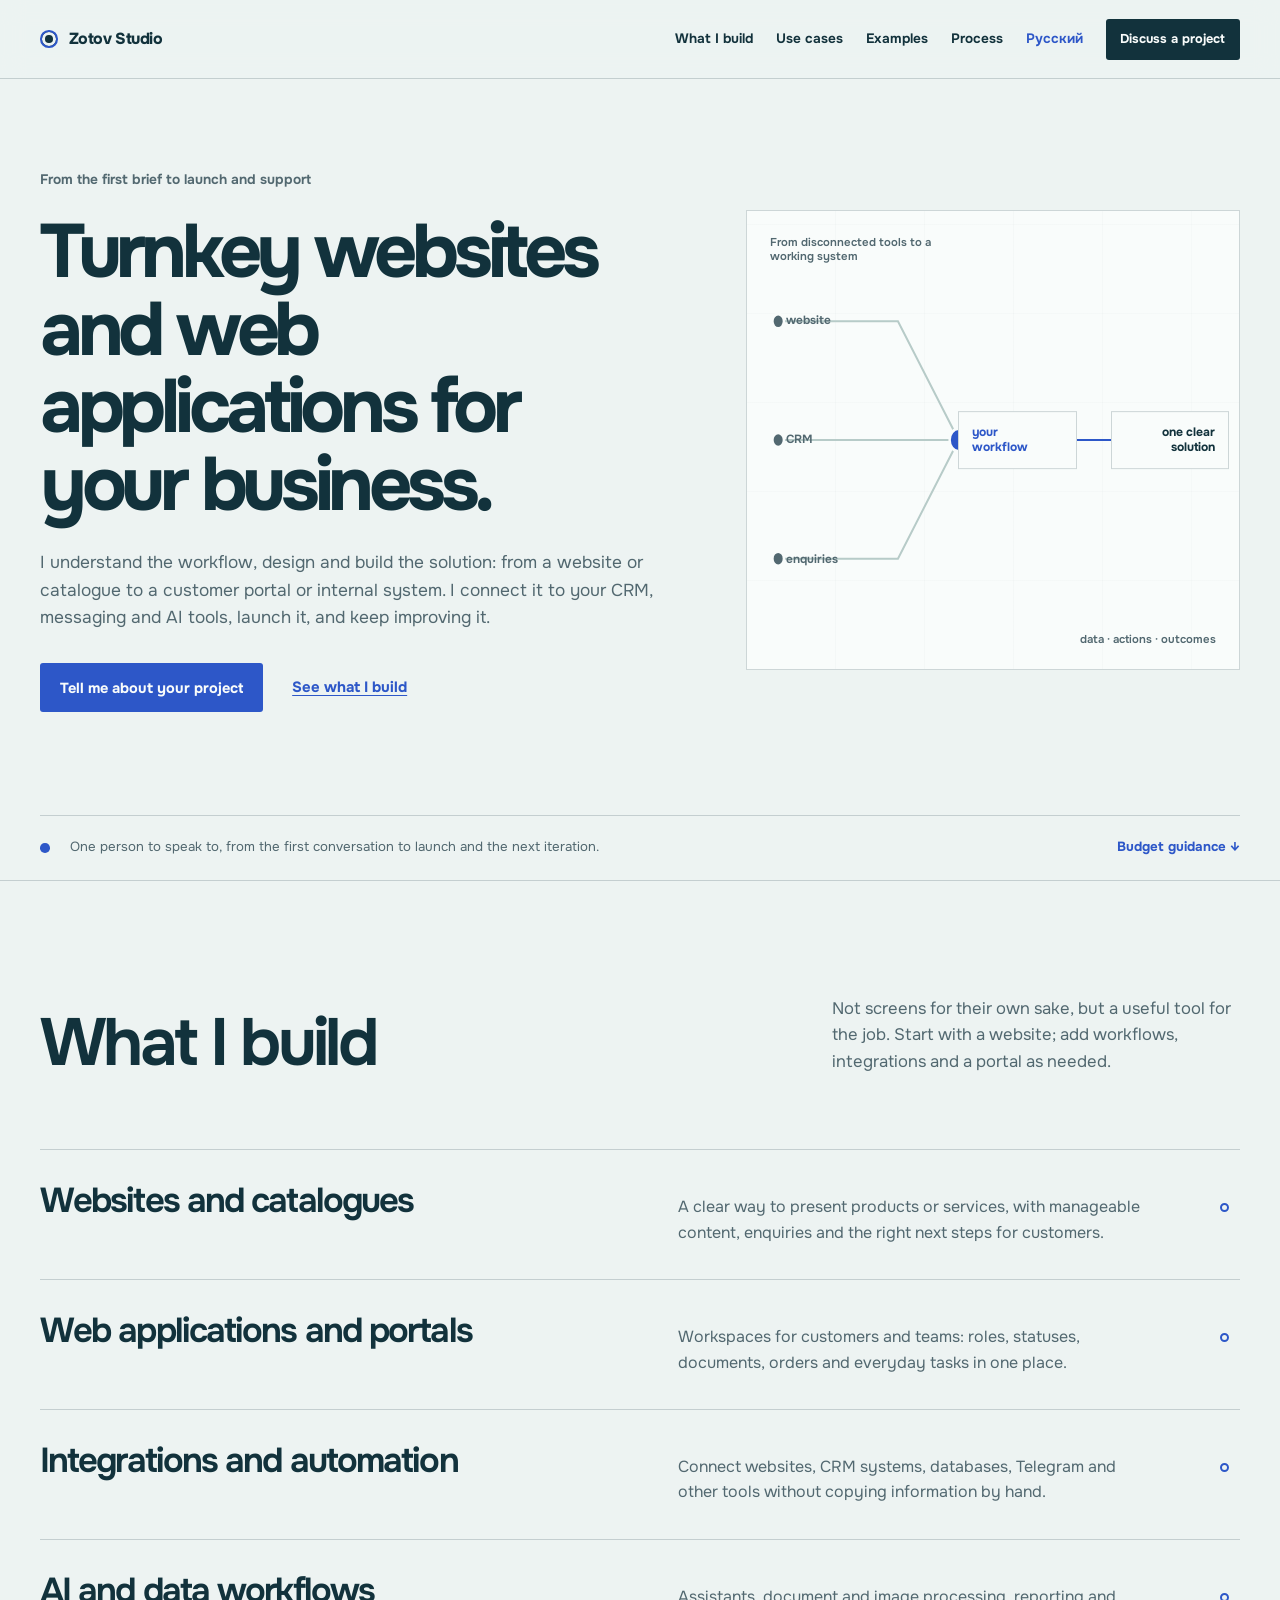
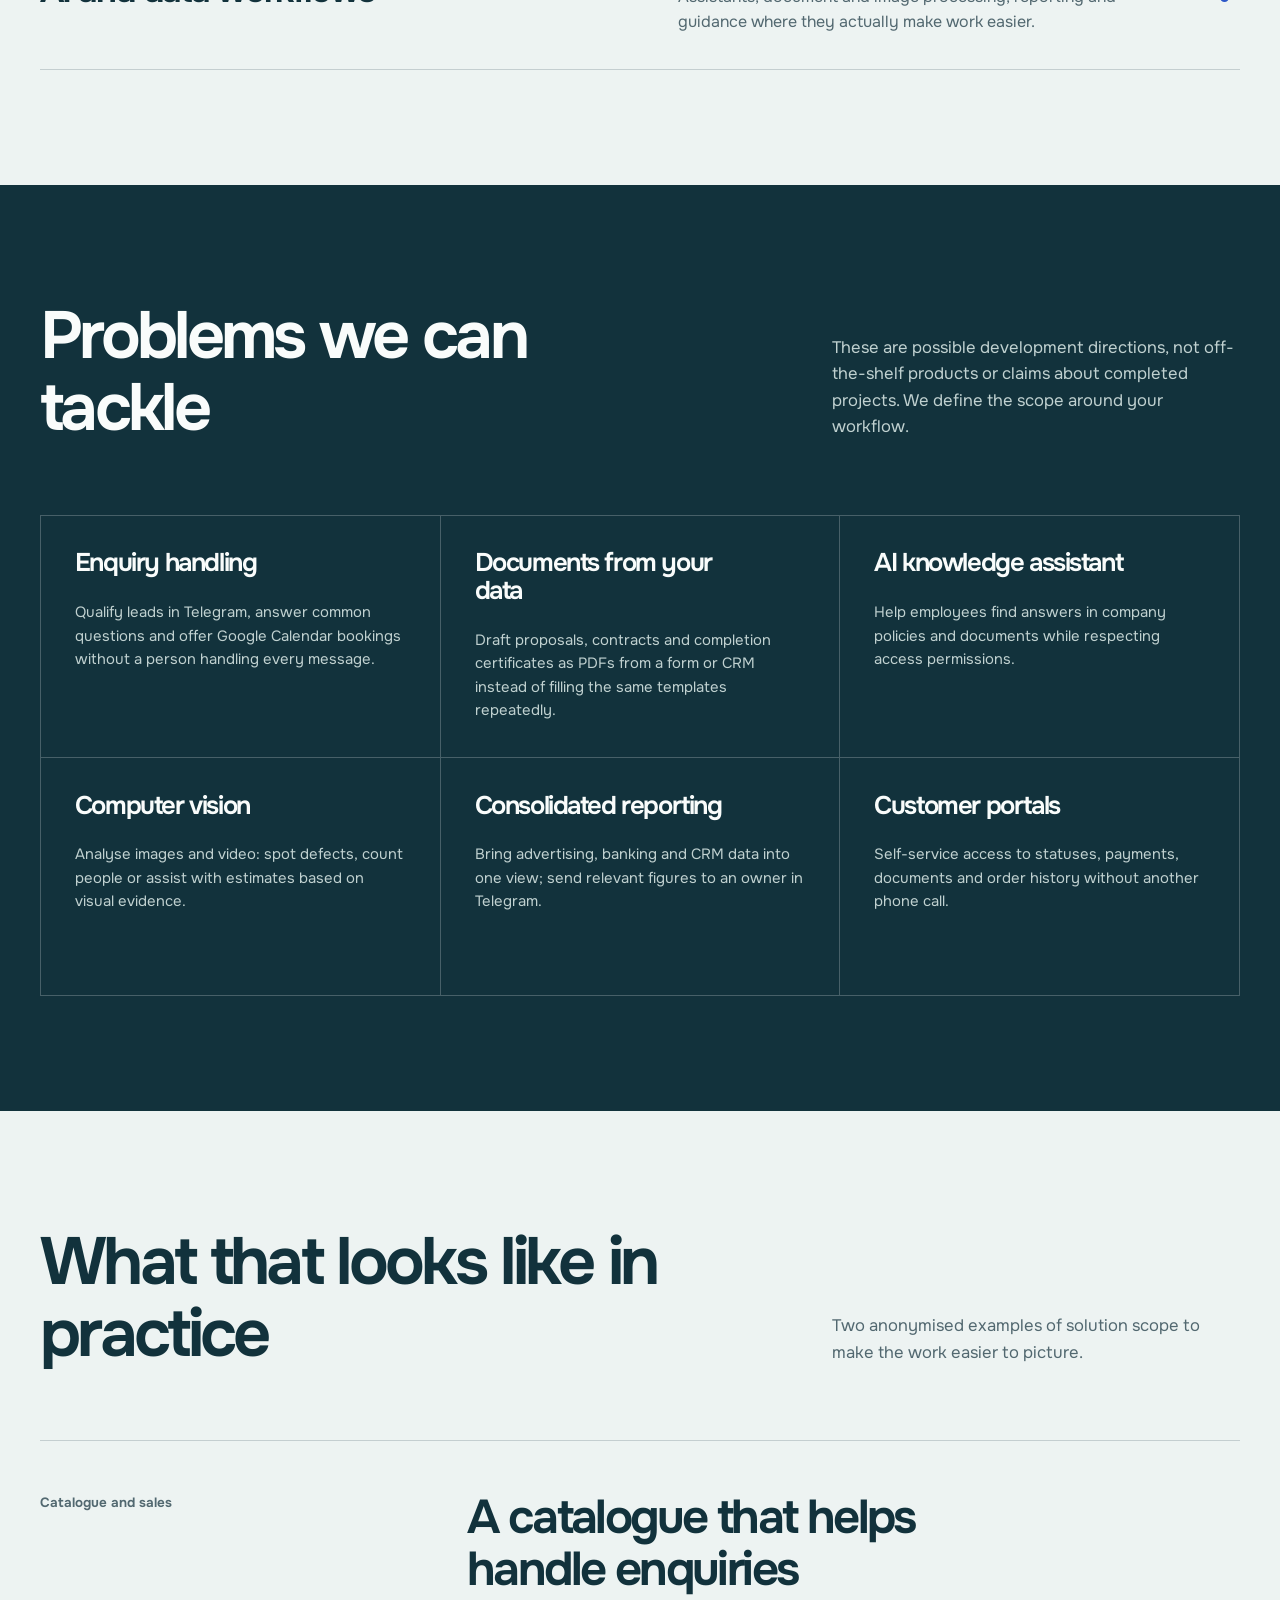
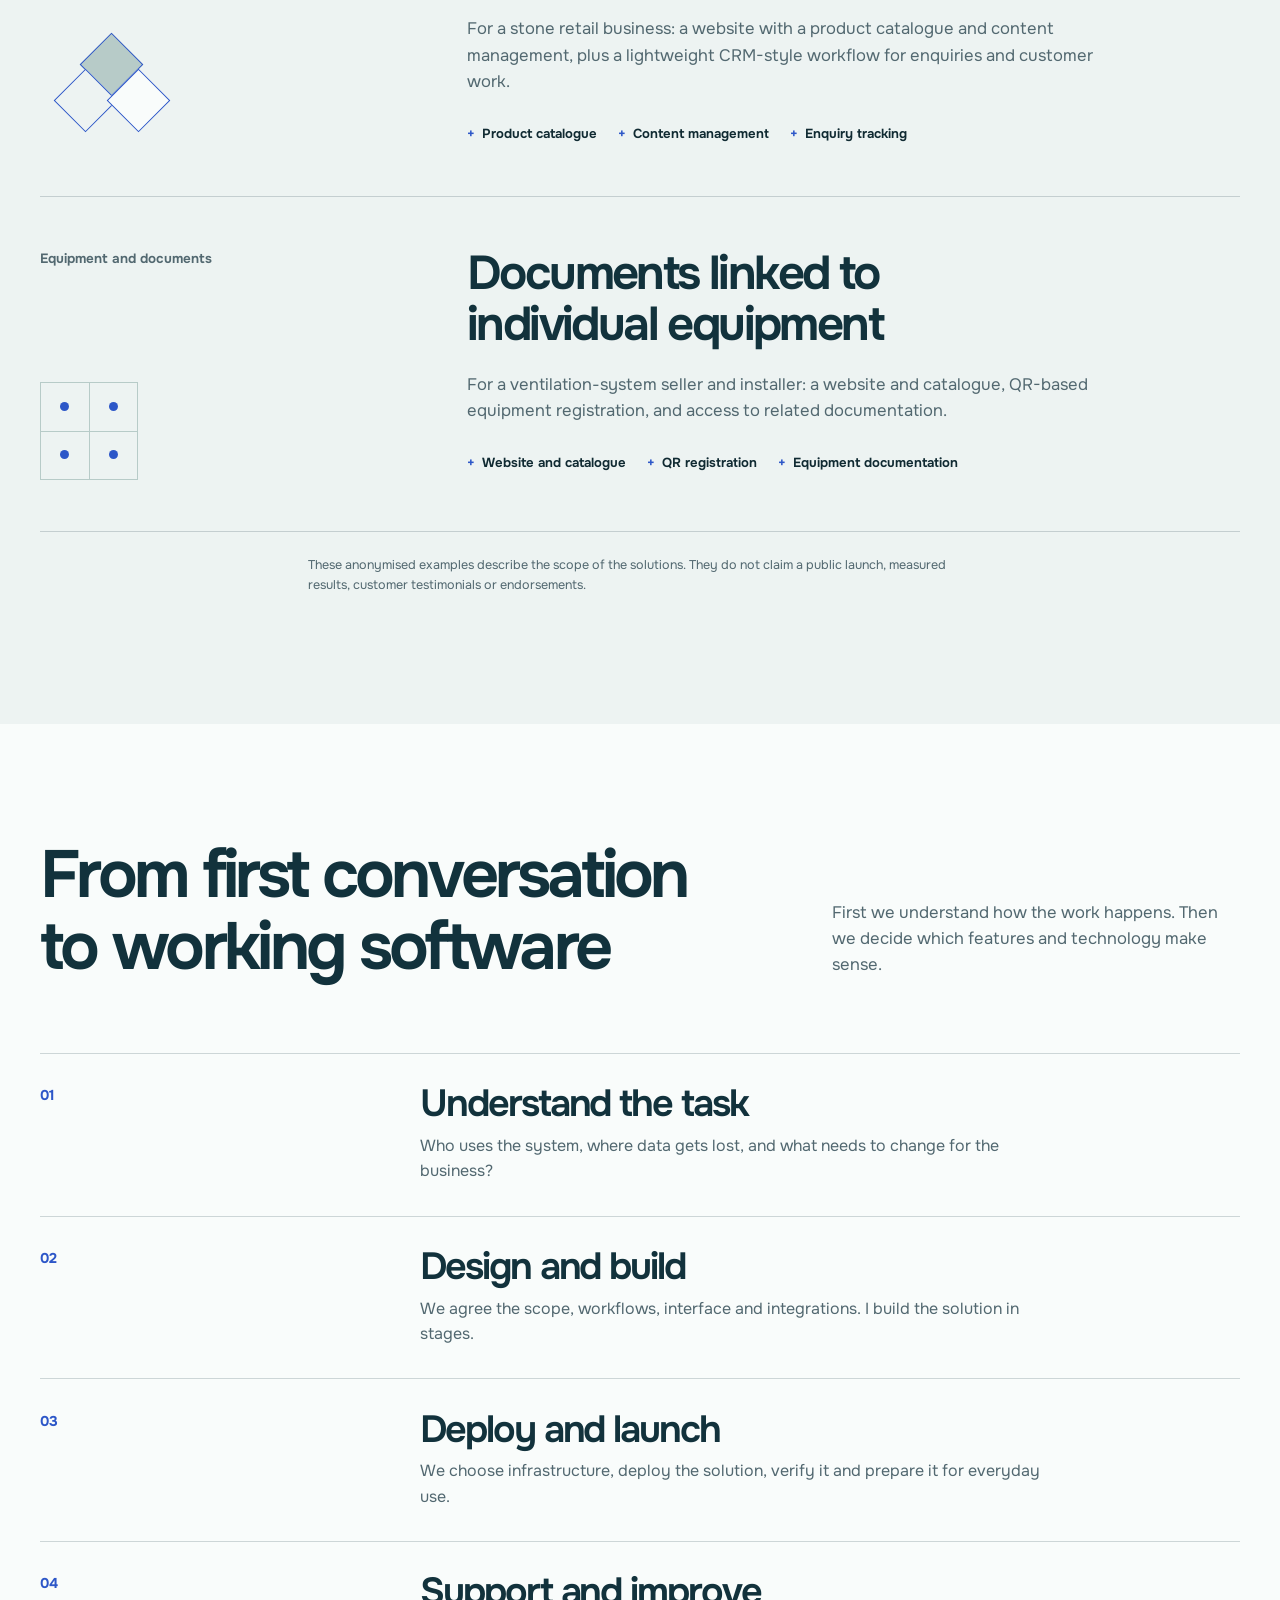
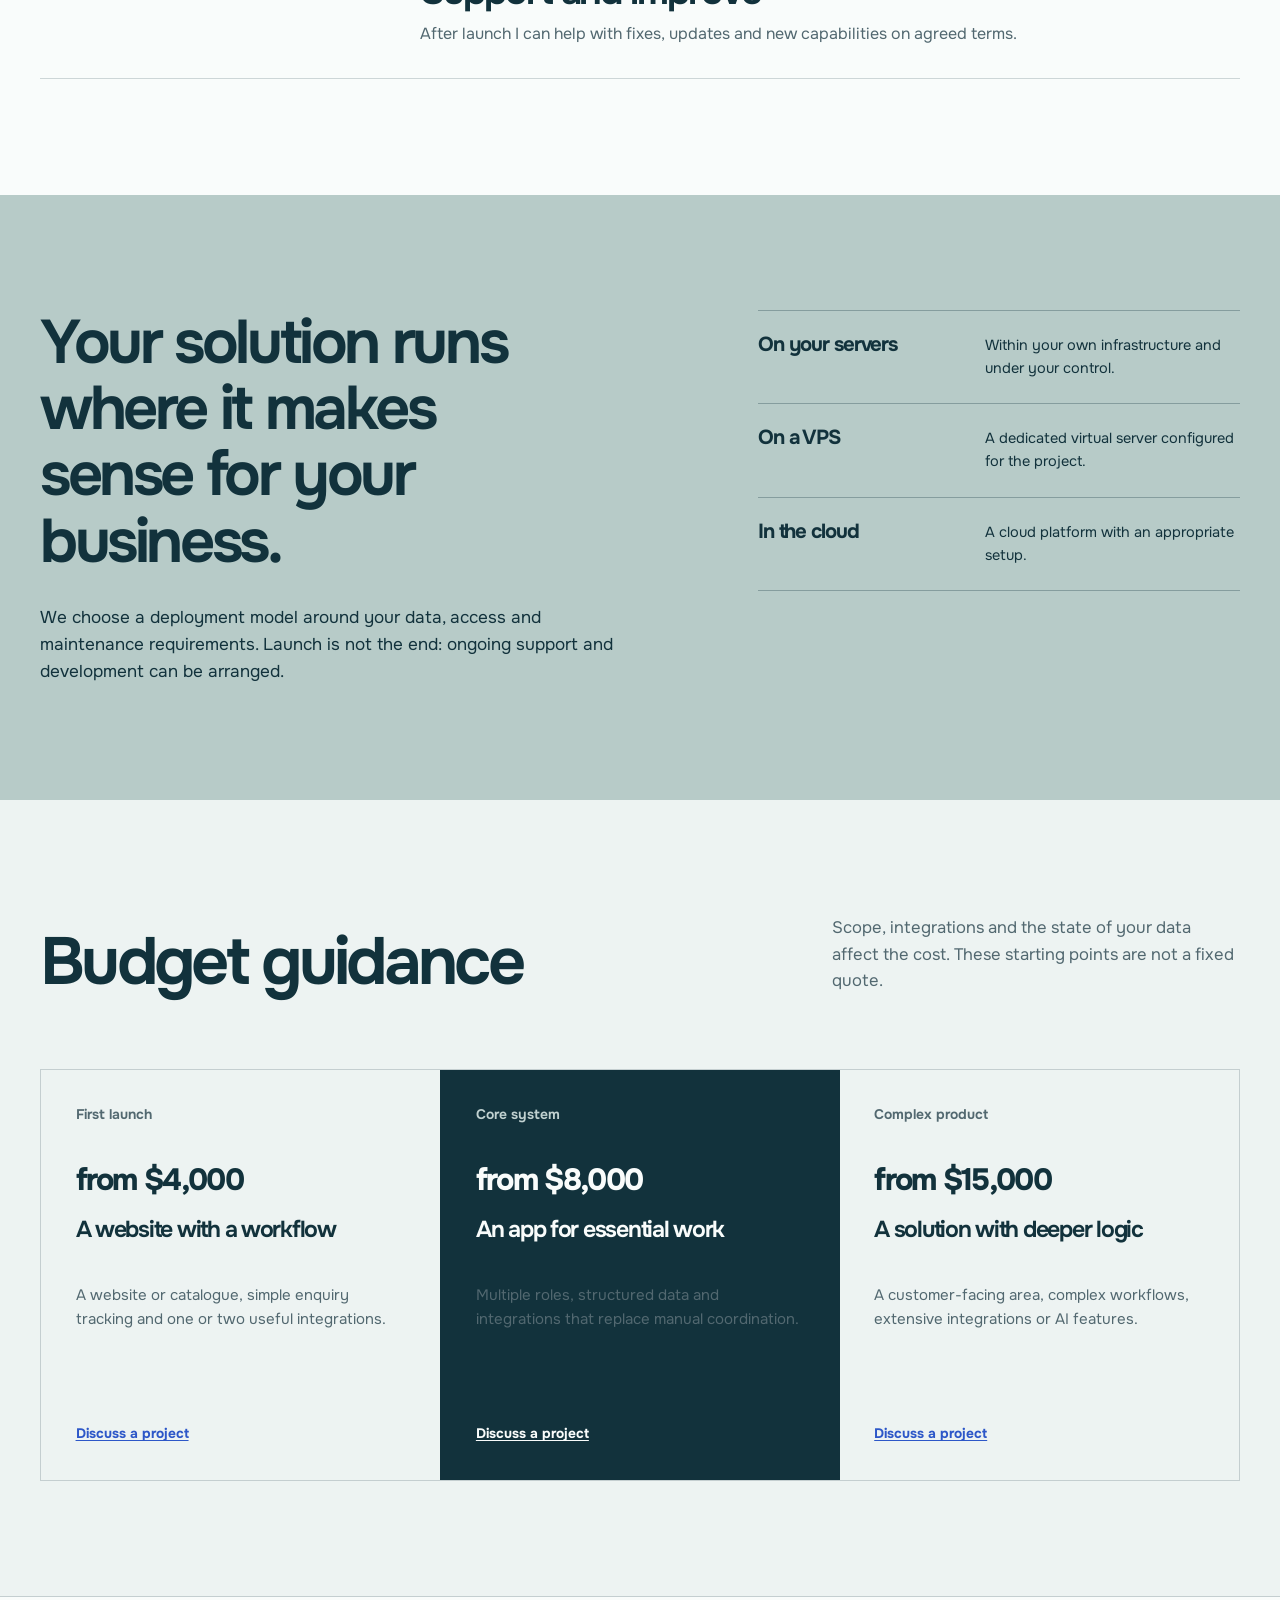
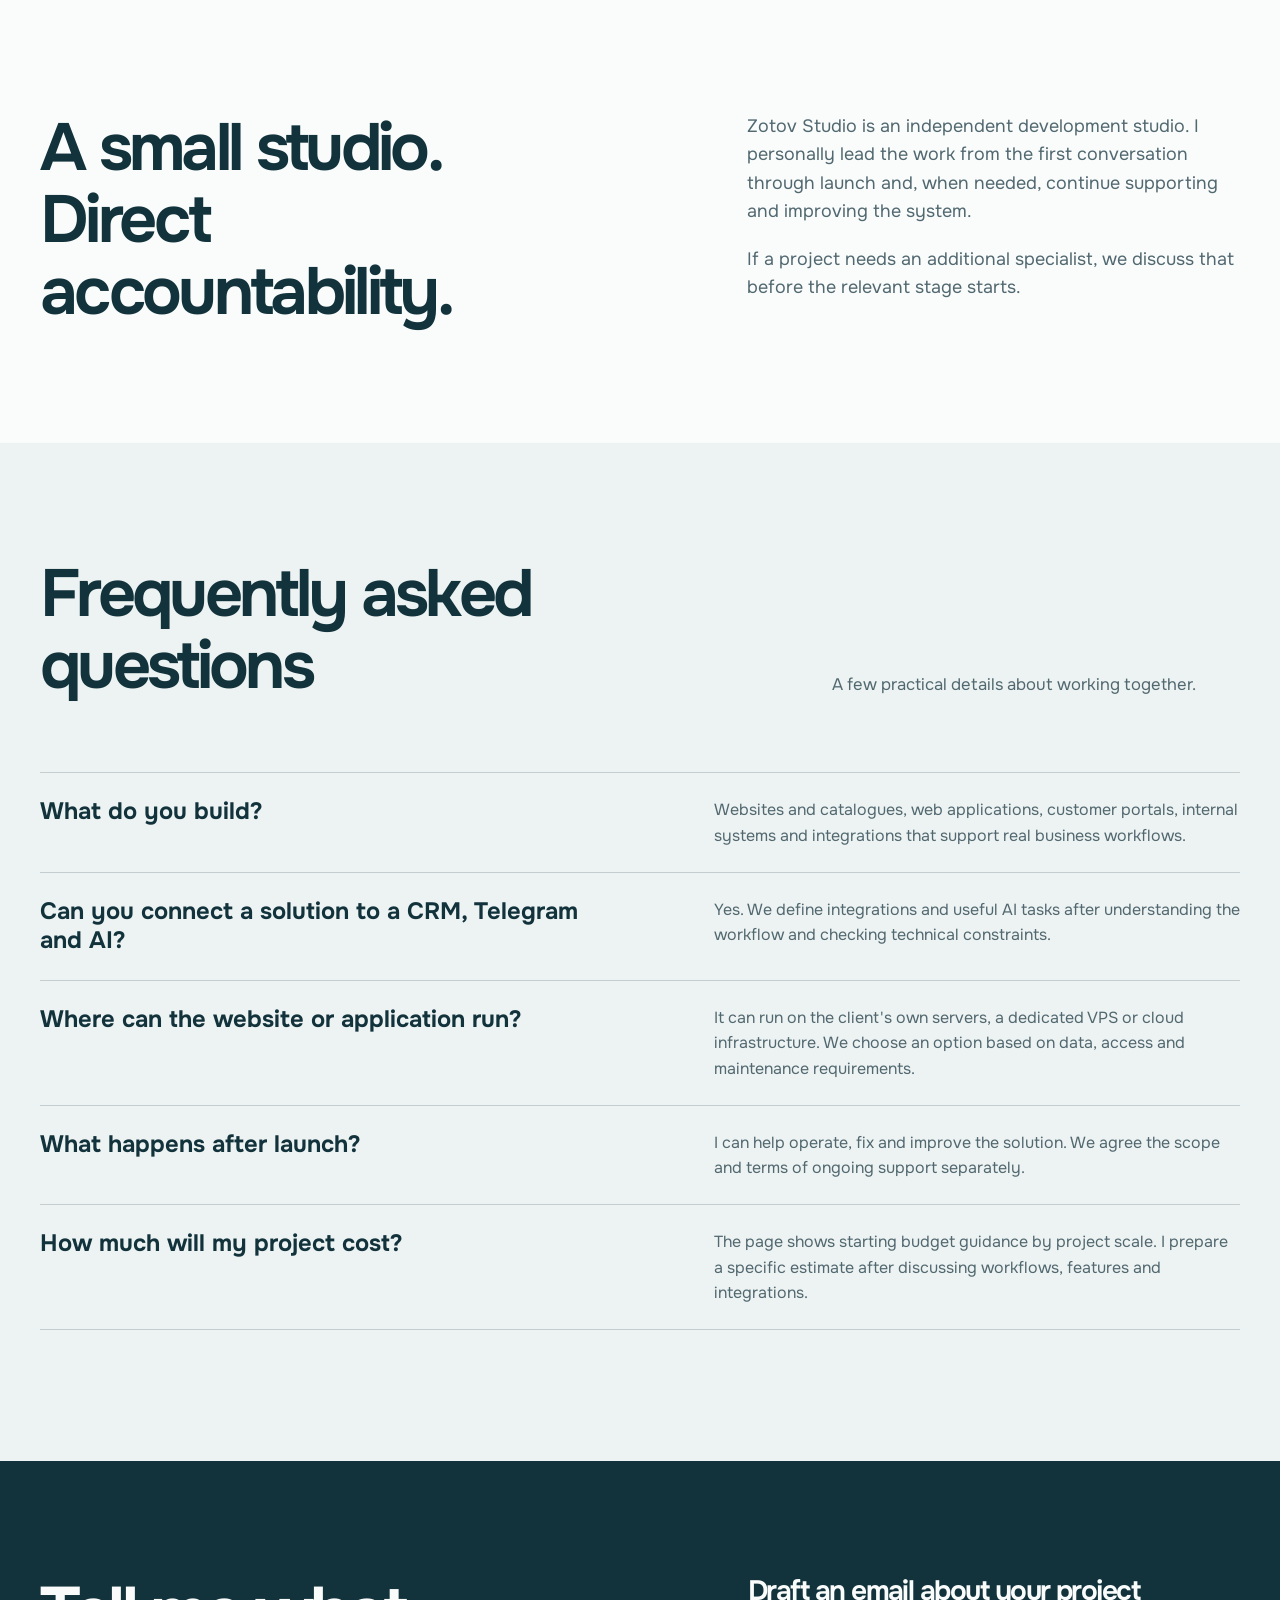
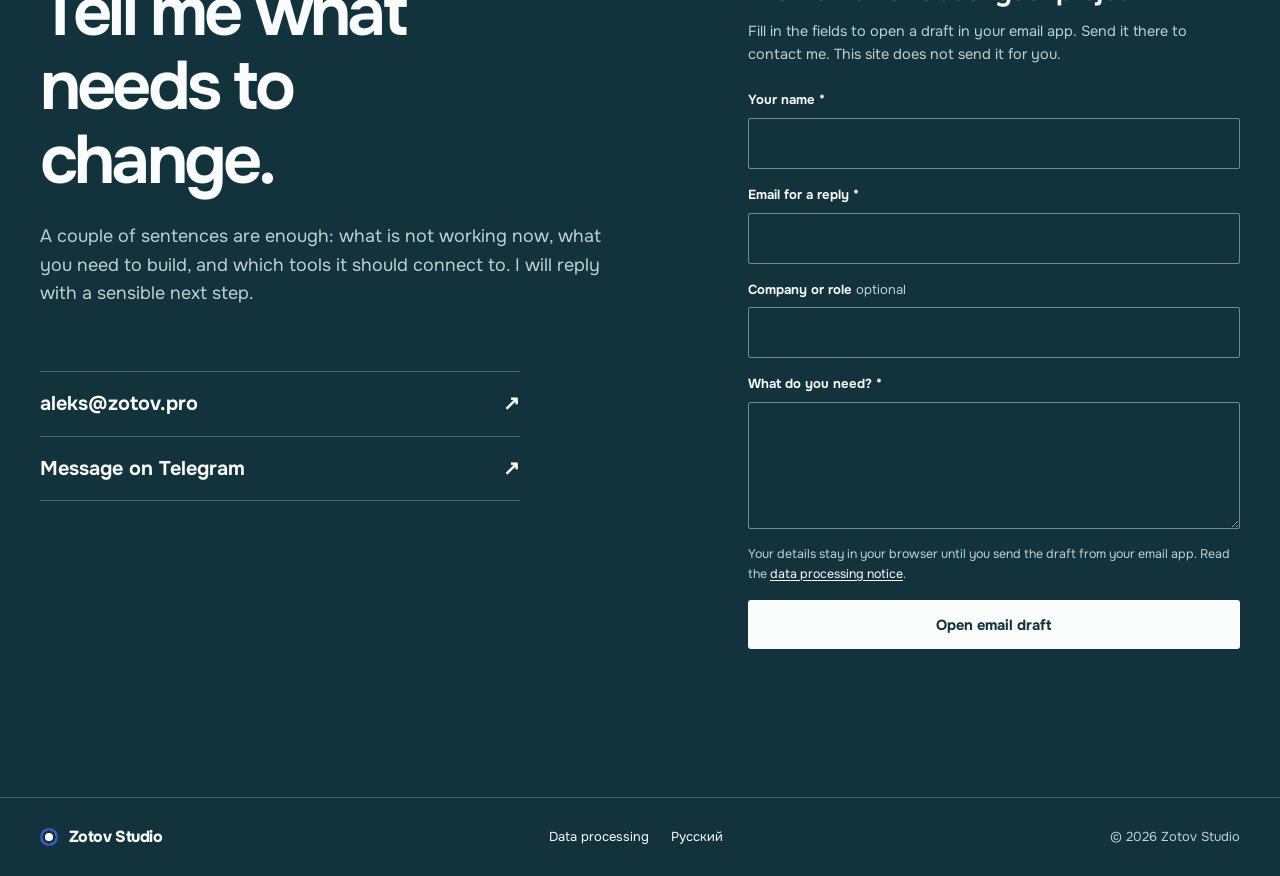
==== commit 0f1b8765: "Use specific Russian automation service terms Name lead qualification, document workflows, computer " ====
--- a/en/index.html
+++ b/en/index.html
@@ -66,7 +66,7 @@
         <article><h3>Enquiry handling</h3><p>Qualify leads in Telegram, answer common questions and offer Google Calendar bookings without a person handling every message.</p></article>
         <article><h3>Documents from your data</h3><p>Draft proposals, contracts and completion certificates as PDFs from a form or CRM instead of filling the same templates repeatedly.</p></article>
         <article><h3>AI knowledge assistant</h3><p>Help employees find answers in company policies and documents while respecting access permissions.</p></article>
-        <article><h3>Computer vision</h3><p>Analyse images and video: spot defects, count objects or assist with estimates based on visual evidence.</p></article>
+        <article><h3>Computer vision</h3><p>Analyse images and video: spot defects, count people or assist with estimates based on visual evidence.</p></article>
         <article><h3>Consolidated reporting</h3><p>Bring advertising, banking and CRM data into one view; send relevant figures to an owner in Telegram.</p></article>
         <article><h3>Customer portals</h3><p>Self-service access to statuses, payments, documents and order history without another phone call.</p></article>
       </div></section>
